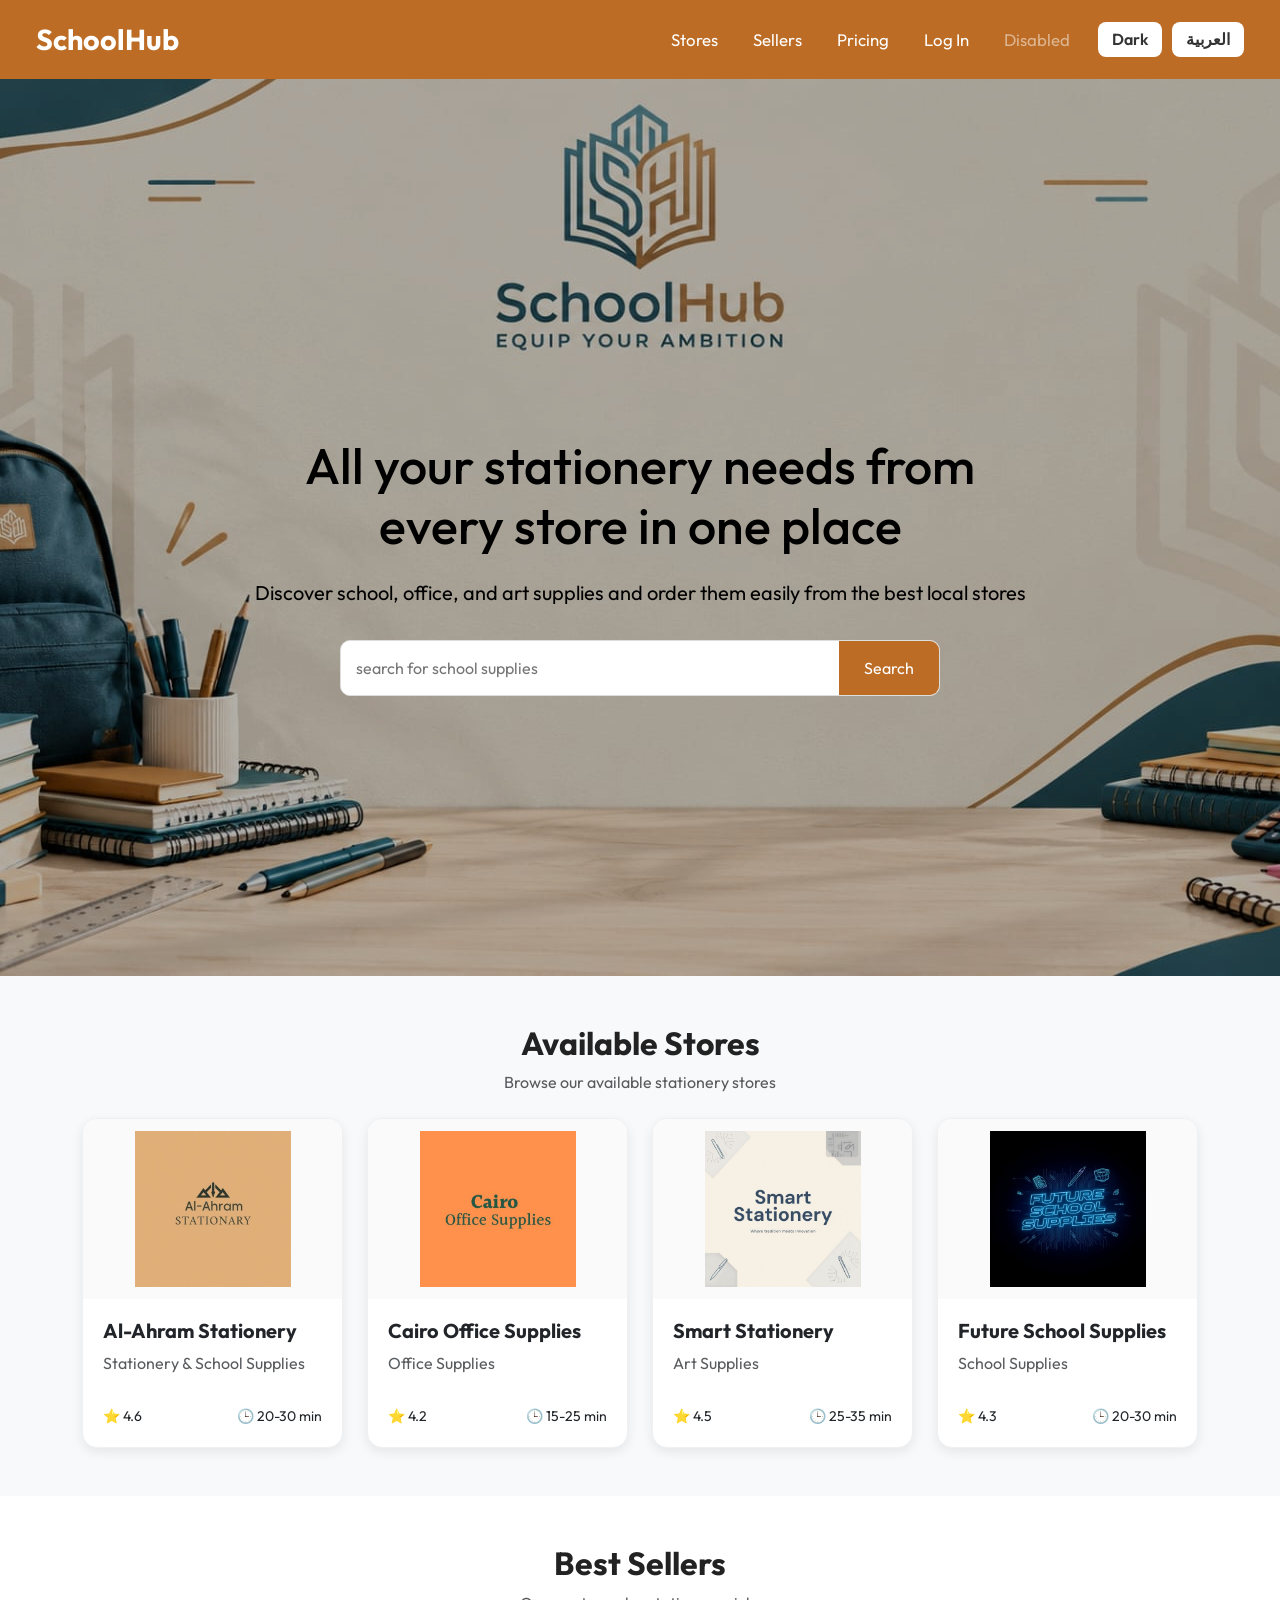
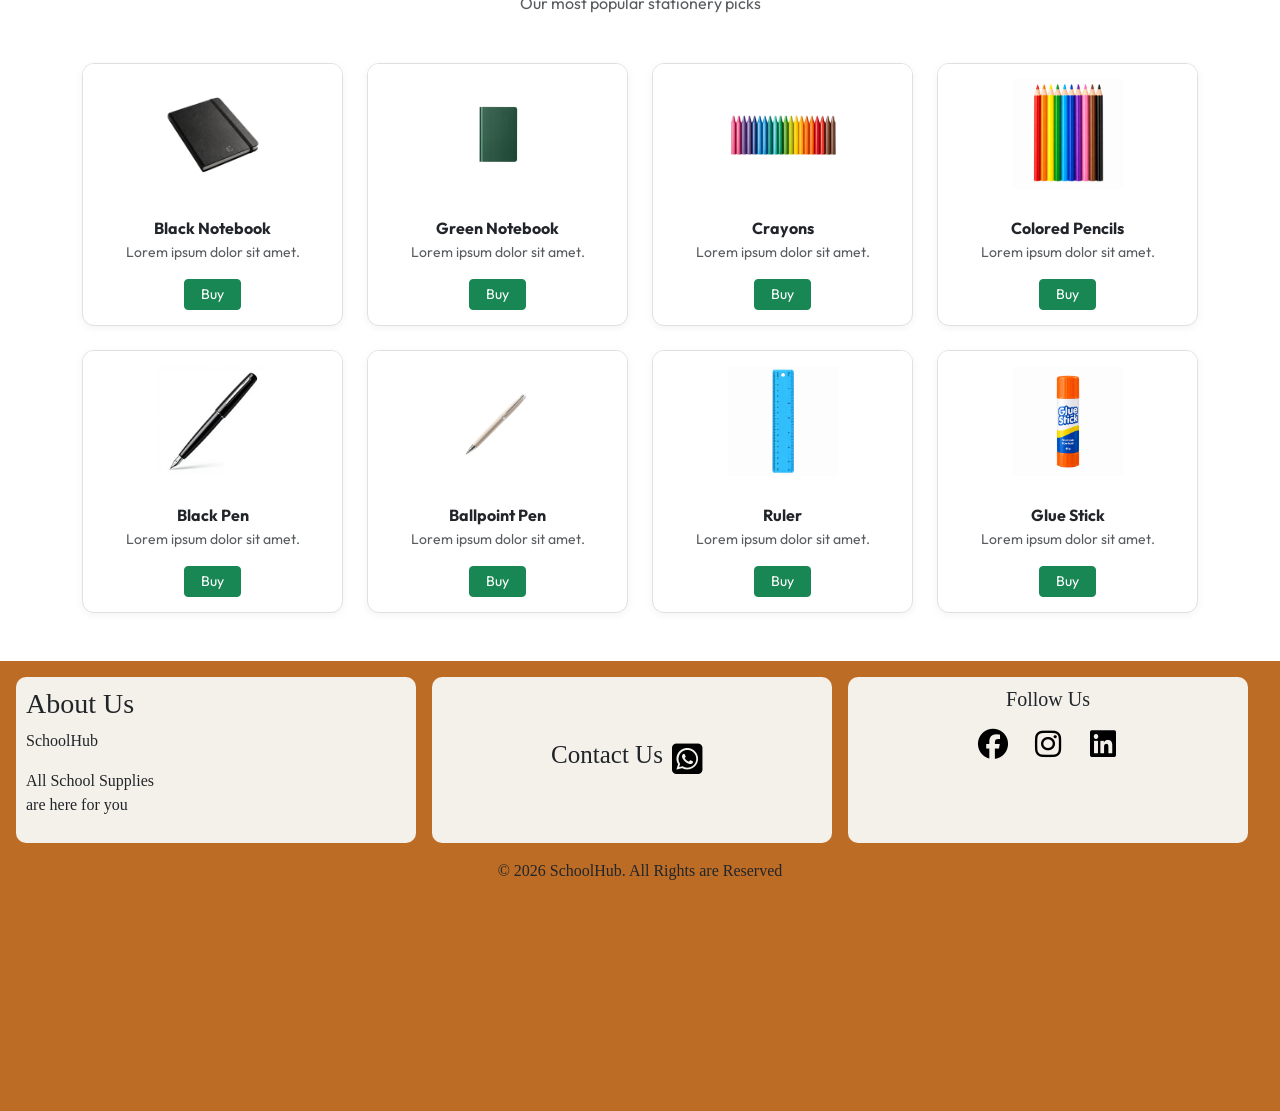
==== index.html @ 22b11f14 "fixed theme issue" ====
<!DOCTYPE html>
<html lang="en">
<head>
  <meta charset="UTF-8">
  <meta name="viewport" content="width=device-width, initial-scale=1.0">
  <link rel="stylesheet" href="https://cdnjs.cloudflare.com/ajax/libs/font-awesome/6.4.2/css/all.min.css" integrity="sha512-z3gLpd7yknf1YoNbCzqRKc4qyor8gaKU1qmn+CShxbuBusANI9QpRohGBreCFkKxLhei6S9CQXFEbbKuqLg0DA==" crossorigin="anonymous" referrerpolicy="no-referrer" />
  <link href="https://cdn.jsdelivr.net/npm/bootstrap@5.3.8/dist/css/bootstrap.min.css" rel="stylesheet" integrity="sha384-sRIl4kxILFvY47J16cr9ZwB07vP4J8+LH7qKQnuqkuIAvNWLzeN8tE5YBujZqJLB" crossorigin="anonymous">
  <link rel="stylesheet" href="style.css">
  <title>SchoolHub </title>
</head>
<body data-bs-spy="scroll" data-bs-target=".navbar" data-bs-offset="80" tabindex="0">

  <!-- =====================================================
      NAVBAR SECTION
      Sticky top navigation with logo and nav links
===================================================== -->

  <!--start Navigation Bar -->
    <nav class="navbar navbar-expand-lg fixed-top">
  <div class="container-fluid">
    <a class="navbar-brand" href="#hero-section">SchoolHub</a>
    <button class="navbar-toggler" type="button" data-bs-toggle="collapse" data-bs-target="#navbarNavAltMarkup" aria-controls="navbarNavAltMarkup" aria-expanded="false" aria-label="Toggle navigation">
    <span class="navbar-toggler-icon"></span>
    </button>
    <div class=" collapse navbar-collapse" id="navbarNavAltMarkup">
      <div class="navbar-nav ms-auto">
        <a class="nav-link active" aria-current="page" href="#stores-section" data-en="Stores" data-ar="المحلات">Stores</a>
        <a class="nav-link" href="#best-sellers" data-en="Sellers" data-ar="الأكثر مبيعًا">Sellers</a>
        <a class="nav-link" href="#pricing" data-en="Pricing" data-ar="الأسعار">Pricing</a>
        <a class="nav-link" target="_self" data-en="Log In" data-ar="تسجيل الدخول" href="form.html">Log In</a>
       <a class="nav-link disabled" aria-disabled="true" data-en="Disabled" data-ar="غير مفعل">Disabled</a>
        <button id="themeBtn" class="theme-btn">Dark</button>
       <button id="lang-toggle" class="theme-btn" data-en="العربية" data-ar="English">العربية</button>
      </div>
    

    </div>
  </div>
</nav>

<!-- End Navigation Bar -->

<!-- ===================== END NAVBAR SECTION ===================== -->


<!-- =====================================================
      HERO SECTION
      Top banner with heading, subtext, background image, and search box
===================================================== -->

 <!-- section part -->
<section class="hero-section" id="hero-section">
    <div class="hero-content">
        <h1 data-en="All your stationery needs from every store in one place" data-ar="كل احتياجاتك المكتبية من كل المحلات في مكان واحد">All your stationery needs from every store in one place</h1>
<p data-en="Discover school, office, and art supplies and order them easily from the best local stores" data-ar="اكتشف الأدوات المدرسية والمكتبية والفنية واطلبها بسهولة من أفضل المحلات">Discover school, office, and art supplies and order them easily from the best local stores</p>
        <!-- search part -->
        <div class="search-box">
          <!-- button part -->
            <button data-en="Search" data-ar="بحث">Search</button>
            <input type="text" placeholder="search for school supplies" data-en-placeholder="search for school supplies" data-ar-placeholder="ابحث عن منتج او محل">
        </div>
    </div>
</section>  

<!-- ===================== END HERO SECTION ===================== -->


<!-- =====================================================
      STORES SECTION
    
===================================================== -->
<!-- Stores Section -->
<section class="stores-section py-5" id="stores-section">
    <div class="container">

        <div class="text-center mb-4">
            <h2 data-en="Available Stores" data-ar="المحلات المتاحة">Available Stores</h2>
            <p class="text-muted" data-en="Browse our available stationery stores" data-ar="تصفح المحلات المتاحة لدينا">
                Browse our available stationery stores
            </p>
        </div>

        <div class="row g-4">

            <!-- Store 1 -->
            <div class="col-md-6 col-lg-3">
                <div class="card store-card h-100">
<a href="./html/Al-Ahram.html" >
                    <img src="images/stores/alahram.jpg" class="card-img-top store-img" alt="Al-Ahram Stationery">
</a>
                    <div class="card-body">
                        <h5 class="card-title" data-en="Al-Ahram Stationery" data-ar="مكتبة الأهرام">
                            Al-Ahram Stationery
                        </h5>

                        <p class="text-muted" data-en="Stationery & School Supplies" data-ar="أدوات مكتبية ومستلزمات مدرسية">
                            Stationery & School Supplies
                        </p>

                        <div class="store-info">
                            <span>⭐ 4.6</span>
                            <span data-en="20-30 min" data-ar="20-30 دقيقة">🕒 20-30 min</span>
                        </div>
                    </div>

                </div>
            </div>

            <!-- Store 2 -->
            <div class="col-md-6 col-lg-3">
                <div class="card store-card h-100">
<a href="./html/CairoOfficeSupplies.html">
                    <img src="images/stores/cairooffice.jpg" class="card-img-top store-img" alt="Cairo Office Supplies">
</a>
                    <div class="card-body">
                        <h5 class="card-title" data-en="Cairo Office Supplies" data-ar="مستلزمات القاهرة المكتبية">
                            Cairo Office Supplies
                        </h5>

                        <p class="text-muted" data-en="Office Supplies" data-ar="أدوات مكتبية">
                            Office Supplies
                        </p>

                        <div class="store-info">
                            <span>⭐ 4.2</span>
                            <span data-en="15-25 min" data-ar="15-25 دقيقة">🕒 15-25 min</span>
                        </div>
                    </div>

                </div>
            </div>

            <!-- Store 3 -->
            <div class="col-md-6 col-lg-3">
                <div class="card store-card h-100">
<a href="./html/SmartStationery.html">
                    <img src="images/stores/smart.jpg" class="card-img-top store-img" alt="Smart Stationery">
</a>
                    <div class="card-body">
                        <h5 class="card-title" data-en="Smart Stationery" data-ar="سمارت للقرطاسية">
                            Smart Stationery
                        </h5>

                        <p class="text-muted" data-en="Art Supplies" data-ar="أدوات فنية">
                            Art Supplies
                        </p>

                        <div class="store-info">
                            <span>⭐ 4.5</span>
                            <span data-en="25-35 min" data-ar="25-35 دقيقة">🕒 25-35 min</span>
                        </div>
                    </div>

                </div>
            </div>

            <!-- Store 4 -->
            <div class="col-md-6 col-lg-3">
                <div class="card store-card h-100">
<a href="./html/FutureSchoolSupplies.html">
                    <img src="images/stores/future.jpg" class="card-img-top store-img" alt="Future School Supplies">
</a>
                    <div class="card-body">
                        <h5 class="card-title" data-en="Future School Supplies" data-ar="مستلزمات المستقبل المدرسية">
                            Future School Supplies
                        </h5>

                        <p class="text-muted" data-en="School Supplies" data-ar="مستلزمات مدرسية">
                            School Supplies
                        </p>

                        <div class="store-info">
                            <span>⭐ 4.3</span>
                            <span data-en="20-30 min" data-ar="20-30 دقيقة">🕒 20-30 min</span>
                        </div>
                    </div>

                </div>
            </div>

        </div>
    </div>
</section>
  
<!-- ===================== END STORES SECTION ===================== -->


<!-- =====================================================
      PRODUCTS SECTION
      "Best Sellers" catalog grid (notebooks, colors, pens, etc.)
      with card layout, image, title, description, and buy button
===================================================== -->
<section class="best-sellers py-5" id="best-sellers">
  <div class="container">

    <div class="text-center mb-5">
      <h2 data-en="Best Sellers" data-ar="الأكثر مبيعًا">Best Sellers</h2>
      <p class="text-muted" data-en="Our most popular stationery picks" data-ar="أكثر منتجاتنا المكتبية شيوعًا">Our most popular stationery picks</p>
    </div>

    <div class="row g-4">

      <div class="col-6 col-md-4 col-lg-3">
        <div class="card product-card h-100">
          <div class="product-img-wrapper">
            <img src="images/products/black.jpg" alt="Black Notebook">
          </div>
          <div class="card-body text-center d-flex flex-column align-items-center justify-content-between">
            <h5 class="card-title" data-en="Black Notebook" data-ar="دفتر أسود">Black Notebook</h5>
            <p class="card-text text-muted small" data-en="Lorem ipsum dolor sit amet." data-ar="لوريم إيبسوم دولار سيت أميت.">Lorem ipsum dolor sit amet.</p>
            <button class="btn btn-success btn-sm px-3" data-en="Buy" data-ar="اشتري">Buy</button>
          </div>
        </div>
      </div>

      <div class="col-6 col-md-4 col-lg-3">
        <div class="card product-card h-100">
          <div class="product-img-wrapper">
            <img src="images/products/green.jpg" alt="Green Notebook">
          </div>
          <div class="card-body text-center d-flex flex-column align-items-center justify-content-between">
            <h5 class="card-title" data-en="Green Notebook" data-ar="دفتر أخضر">Green Notebook</h5>
            <p class="card-text text-muted small" data-en="Lorem ipsum dolor sit amet." data-ar="لوريم إيبسوم دولار سيت أميت.">Lorem ipsum dolor sit amet.</p>
            <button class="btn btn-success btn-sm px-3" data-en="Buy" data-ar="اشتري">Buy</button>
          </div>
        </div>
      </div>

      <div class="col-6 col-md-4 col-lg-3">
        <div class="card product-card h-100">
          <div class="product-img-wrapper">
            <img src="images/products/crayons.jpg" alt="Crayons">
          </div>
          <div class="card-body text-center d-flex flex-column align-items-center justify-content-between">
            <h5 class="card-title" data-en="Crayons" data-ar="ألوان شمع">Crayons</h5>
            <p class="card-text text-muted small" data-en="Lorem ipsum dolor sit amet." data-ar="لوريم إيبسوم دولار سيت أميت.">Lorem ipsum dolor sit amet.</p>
            <button class="btn btn-success btn-sm px-3" data-en="Buy" data-ar="اشتري">Buy</button>
          </div>
        </div>
      </div>

      <div class="col-6 col-md-4 col-lg-3">
        <div class="card product-card h-100">
          <div class="product-img-wrapper">
            <img src="images/products/colors.png" alt="Colored Pencils">
          </div>
          <div class="card-body text-center d-flex flex-column align-items-center justify-content-between">
            <h5 class="card-title" data-en="Colored Pencils" data-ar="أقلام رصاص ملونة">Colored Pencils</h5>
            <p class="card-text text-muted small" data-en="Lorem ipsum dolor sit amet." data-ar="لوريم إيبسوم دولار سيت أميت.">Lorem ipsum dolor sit amet.</p>
            <button class="btn btn-success btn-sm px-3" data-en="Buy" data-ar="اشتري">Buy</button>
          </div>
        </div>
      </div>

      <div class="col-6 col-md-4 col-lg-3">
        <div class="card product-card h-100">
          <div class="product-img-wrapper">
            <img src="images/products/blackpen.png" alt="Black Pen">
          </div>
          <div class="card-body text-center d-flex flex-column align-items-center justify-content-between">
            <h5 class="card-title" data-en="Black Pen" data-ar="قلم أسود">Black Pen</h5>
            <p class="card-text text-muted small" data-en="Lorem ipsum dolor sit amet." data-ar="لوريم إيبسوم دولار سيت أميت.">Lorem ipsum dolor sit amet.</p>
            <button class="btn btn-success btn-sm px-3" data-en="Buy" data-ar="اشتري">Buy</button>
          </div>
        </div>
      </div>

      <div class="col-6 col-md-4 col-lg-3">
        <div class="card product-card h-100">
          <div class="product-img-wrapper">
            <img src="images/products/light.jpg" alt="Ballpoint Pen">
          </div>
          <div class="card-body text-center d-flex flex-column align-items-center justify-content-between">
            <h5 class="card-title" data-en="Ballpoint Pen" data-ar="قلم حبر جاف">Ballpoint Pen</h5>
            <p class="card-text text-muted small" data-en="Lorem ipsum dolor sit amet." data-ar="لوريم إيبسوم دولار سيت أميت.">Lorem ipsum dolor sit amet.</p>
            <button class="btn btn-success btn-sm px-3" data-en="Buy" data-ar="اشتري">Buy</button>
          </div>
        </div>
      </div>

      <div class="col-6 col-md-4 col-lg-3">
        <div class="card product-card h-100">
          <div class="product-img-wrapper">
            <img src="images/products/ruler.png" alt="Ruler">
          </div>
          <div class="card-body text-center d-flex flex-column align-items-center justify-content-between">
            <h5 class="card-title" data-en="Ruler" data-ar="مسطرة">Ruler</h5>
            <p class="card-text text-muted small" data-en="Lorem ipsum dolor sit amet." data-ar="لوريم إيبسوم دولار سيت أميت.">Lorem ipsum dolor sit amet.</p>
            <button class="btn btn-success btn-sm px-3" data-en="Buy" data-ar="اشتري">Buy</button>
          </div>
        </div>
      </div>

      <div class="col-6 col-md-4 col-lg-3">
        <div class="card product-card h-100">
          <div class="product-img-wrapper">
            <img src="images/products/gluestick.png" alt="Glue Stick">
          </div>
          <div class="card-body text-center d-flex flex-column align-items-center justify-content-between">
            <h5 class="card-title" data-en="Glue Stick" data-ar="صمغ لاصق">Glue Stick</h5>
            <p class="card-text text-muted small" data-en="Lorem ipsum dolor sit amet." data-ar="لوريم إيبسوم دولار سيت أميت.">Lorem ipsum dolor sit amet.</p>
            <button class="btn btn-success btn-sm px-3" data-en="Buy" data-ar="اشتري">Buy</button>
          </div>
        </div>
      </div>

    </div>
  </div>
</section>
<!-- ===================== END PRODUCTS SECTION ===================== -->


<!-- =====================================================
      FOOTER SECTION
      Copyright notice at bottom of page
===================================================== -->
  
<!--End of FormSection-->
<!-- footer HTML -->
    <footer class = "footer">
        <div class = "All">
            
            <div class = "About">
                <h3 data-en="About Us" data-ar="من نحن">About Us</h3>
                <figure>
                    <figcaption>SchoolHub</figcaption>
                </figure>
                <p data-en="All School Supplies are here for you" data-ar="كل احتياجاتك المدرسية موجودة هنا">All School Supplies <br> are here for you </p>
            </div>
            
            <div class = "Contact" >
                <h3 data-en="Contact Us" data-ar="تواصل معنا">Contact Us</h3>
               
                <a href = "https://wa.me/+01270389990" ><i class="fa-brands fa-square-whatsapp"></i></a>                
            </div>

            <div class = "Follow">
                <h3 data-en="Follow Us" data-ar="تابعنا">Follow Us</h3>
                <div class="Follow-icons">
                <a href = "www.facebook.com"  target="_blank"><i class="fa-brands fa-facebook"></i> </a>
                
                <a href = "www.instagram.com" target="_blank"><i class="fa-brands fa-instagram"></i></a>
                
                <a href = "www.linkedin.com"  target="_blank"><i class="fa-brands fa-linkedin"></i> </a>

            </div>
        
        </div>
        <br>

        <div class = "Rights">
                <p data-en="© 2026 SchoolHub. All Rights are Reserved" data-ar="© 2026 سكول هاب. جميع الحقوق محفوظة"> &copy; 2026 SchoolHub. All Rights are Reserved </p>
            </div>
    
    </footer>
<!-- ===================== END FOOTER SECTION ===================== -->
 
<button id="returnTop">↑ Return to Top</button>
<script src="https://cdn.jsdelivr.net/npm/bootstrap@5.3.8/dist/js/bootstrap.bundle.min.js"></script>
<script src="JS/theme.js"></script>
<script src="JS/lang-toggle.js"></script>
<script src="JS/return-top.js"></script>
</body>
</html>
---- style.css ----
/* =========================================================
   NAVBAR SECTION
   Sticky top navigation bar with brand logo and nav links.
========================================================= */
/* start styles for the navigation bar */
@import url('https://fonts.googleapis.com/css2?family=Outfit:wght@100..900&display=swap');body {
    font-family: 'Outfit', sans-serif;
}
body {
    font-family: 'Outfit', sans-serif;
    padding-top: 76px; 

}
.navbar {
    background-color: #BC6C25;
    padding: 0.8rem 1.5rem;
    transition: background-color 0.3s ease;
    border-radius: 5px solid black;
}
.navbar-nav {
    align-items: center;
}
.navbar-brand {
    font-size: 1.8rem;
    font-weight: 700;
    color: #fff;
    text-decoration: none;
    transition: color 0.3s ease ,transform 0.3s ease;
}
.navbar-brand :hover {
    color:#08797dd0;
    transform: scale(1.05);
}
.navbar-nav .nav-link {
    color: #fff;
    font-size: 1.05rem;
    margin: 0 0.6rem;
    position: relative;
    display: inline-flex;
    align-items: center;
    transition: color 0.3s ease, transform 0.3s ease;
}
.navbar-nav .nav-link::after {
    content: '';
    position: absolute;
    left: 0;
    bottom: -4px;
    width: 0%;
    height: 2px;
    background-color:#08797dd0;
    transition: width 0.3s ease;
}
.navbar-nav .nav-link:hover {
    color: #08797dd0;
}
.navbar-nav .nav-link:hover::after {
    width: 100%;
}
.navbar-nav .nav-link.disabled {
    opacity: 0.5;
}
/* end styles for the navigation bar */
/* start styles for the navigation bar لما اوصل للسكشن يغير لون*/
.navbar-nav .nav-link:hover,
.navbar-nav .nav-link.active {
    color: #08797dd0;
}
.navbar-nav .nav-link:hover::after,
.navbar-nav .nav-link.active::after {
    width: 100%;
}
/* end styles for the navigation bar لما اوصل للسكشن يغير لون*/
@media (max-width: 991.98px) {
    .navbar-collapse {
        background-color: #C08C5D;
        padding: 1rem 0;
        margin-top: 0.5rem;
        border-radius: 8px;
    }
    .navbar-nav .nav-link {
        padding: 0.5rem 1rem;
        display:inline-block ;
        width: 40%;
    }
}

/* ===================== END NAVBAR SECTION ===================== */


/* =========================================================
   HERO SECTION
   Top banner with heading, subtext, background image, and search box.
========================================================= */

.hero-section {
    position: relative;
    background-image: url('images/hero/newbg.jpeg');
    background-size: cover;
    background-position: center 76px;
    background-repeat: no-repeat;
    background-attachment: fixed; 
    height: 100vh;
    min-height: 500px;
    display: flex;
    flex-direction: column;
    align-items: center;
    justify-content: center;
    text-align: center;
}

.hero-section::before {
  content: "";
  position: absolute;
  top: 0;
  left: 0;
  bottom: 0;
  width: 100%;
  height: 100%;
  background: rgba(0, 0, 0, 0.3);
  z-index: 1;

}
.hero-section .hero-content {
  position: relative;
  z-index: 2;
}
/* محتوى الـ Hero */
.hero-content {
    max-width: 800px;
    width: 100%;
    margin-top: 100px;
}

/* heading part */
.hero-content h1 {
    font-size: 50px;
    color: #000;
    margin-bottom: 20px;
    line-height: 1.2;
}
/* pargraph part */
.hero-content p {
    font-size: 20px;
    color: #000;
    margin-bottom: 30px;
    line-height: 1.7;
}
/* search part*/
.search-box {
    display: flex;
    direction: ltr;
    max-width: 600px;
    width: 100%;
    margin: 0 auto 20px;
    background: white;
    border-radius: 10px;
    overflow: hidden;
    border: 1px solid #ddd;
}
.search-box input {
    flex: 1;
    border: none;
    outline: none;
    padding: 15px;
    font-size: 16px;
    text-align: left;
}
.search-box button {    
    border: none;
    padding: 0 25px;
    cursor: pointer;
    font-size: 16px;
    background-color:  #BC6C25;
    color: white;
   
}
.search-box button {
    order: 2;
}
.search-box input {
    order: 1;
}
.order-btn {
    padding: 150px 25px;
    border: none;
    border-radius: 5px;
    cursor: pointer;
    font-size: 20px;
    background-color: #490c0c;
    color: green;
}
/* التصميم المتجاوب (Responsive) */
@media (max-width: 768px) {
    .hero-content h1 {
        font-size: 32px;
    }
    .hero-content p {
        font-size: 16px;
    }
    .search-box {
        flex-direction: column;
    }
    .search-box button {
        padding: 15px;
    }
}

/* ===================== END HERO SECTION ===================== */


/* =========================================================
   STORES SECTION
   Grid of store cards (logo, name, rating, delivery time).
========================================================= */
/* Stores Section */
.stores-section {
    background-color: #f8f9fa;
}

.stores-section h2 {
    font-weight: bold;
    color: #222;
}

.store-card {
    border: 1px solid #eef0f2;
    border-radius: 15px;
    overflow: hidden;
    cursor: pointer;
    transition: 0.3s;
    box-shadow: 0 4px 12px rgba(0, 0, 0, 0.08);
}

.store-card:hover {
    transform: translateY(-5px);
    box-shadow: 0 8px 20px rgba(0, 0, 0, 0.15);
}

.store-img {
    width: 100%;
    height: 180px;
    object-fit: contain;
    background-color: #fafafa;
    padding: 12px;
}

.store-card .card-body {
    padding: 20px;
    display: flex;
    flex-direction: column;
    justify-content: space-between;
}

.store-card .card-title {
    font-weight: bold;
    margin-bottom: 8px;
    white-space: nowrap;
    overflow: hidden;
    text-overflow: ellipsis;
}

.store-info {
    display: flex;
    justify-content: space-between;
    align-items: center;
    font-size: 14px;
    margin-top: 15px;
    white-space: nowrap;
}

/* ===================== END STORES SECTION ===================== */


/* =========================================================
   PRODUCTS SECTION
   "Best Sellers" catalog grid — notebooks, colors, pencils —
   with card layout, image, title, description, and buy button.
========================================================= */

.best-sellers {
    background-color: #ffffff;
}

.best-sellers h2 {
    font-weight: bold;
    color: #222;
}

.product-card {
    border: 1px solid #e0e0e0;
    border-radius: 12px;
    overflow: hidden;
    box-shadow: 0 2px 8px rgba(0,0,0,0.05);
    transition: transform 0.2s ease, box-shadow 0.2s ease;
}
.product-card:hover {
    transform: translateY(-3px);
    box-shadow: 0 6px 16px rgba(0,0,0,0.1);
}
.product-img-wrapper {
    height: 140px;
    width: 100%;
    display: flex;
    align-items: center;
    justify-content: center;
    padding: 15px;
    background-color: #ffffff;
}
.product-img-wrapper img {
    max-height: 100%;
    max-width: 100%;
    object-fit: contain;
}
.product-card .card-body {
    padding: 15px;
}
.product-card .card-title {
    font-weight: bold;
    font-size: 1rem;
    margin-bottom: 4px;
}

/* ===================== END PRODUCTS SECTION ===================== */
/*====================Form Section====================*/

/* =========================================================
   FOOTER SECTION
   Copyright notice at bottom of page.
========================================================= */

/*footer css*/

.footer {
    min-height: 50vh;
    min-width: 100%;
    /* width: max-content; */
    background-color: #BC6C25;
    display: flex;
    align-items:center; 
    flex-direction: column;
    justify-content: space-between;
    padding: 16px;
    box-sizing: border-box;
    font-family: Poppins;
    
    
}
.All {
    display: flex;
    flex-wrap: wrap;
    justify-content: space-around;
    gap:16px;
    width: 100%;
    height: 100%;
}

.About {
    background-color: rgb(244 241 234);
    border-radius: 10px;
    padding: 10px;
    width: 100%;
    flex:1 1 250px;
    box-sizing: border-box;
}

.Contact {
    background-color: rgb(244 241 234);
    border-radius: 10px;
    padding: 10px;
    width: 100%;
       display: flex;
    flex-direction: row;
    align-items: center;
    justify-content: center;
    text-decoration: none !important;
     flex:1 1 250px;
    box-sizing: border-box;

}
.Contact h3{
    text-align: center;
    font-size: 25px;
    margin-bottom: 10px;
}
.Contact a{
  text-decoration: none !important; 
    color: #000;
    display: flex;
    flex-direction: column;
    align-items: center;
    justify-content: center;
    width: 50px;
    height: 50px;
    border-radius: 50%;
    transition: background-color 0.3s ease, color 0.3s ease;
     
}
.Contact a i{
    font-size: 35px;
transition:  color 0.3s ease;    
}
.Contact a:hover {
    background-color: #25D366;
    color: #fff;
}

.Follow{
    width: 100%;
    text-decoration: none !important;
    background-color: #f4f1ea;
    border-radius: 10px;
    padding: 10px;
    display: flex;
   
    flex-direction: column;
    align-items: center;
    flex-direction: column;
     flex:1 1 250px;
    box-sizing: border-box;
}
.Follow h3{
    text-align: center;
    font-size: 20px;
    margin-bottom: 10px;
}
.Follow>a{
    text-decoration: none !important;
    text-decoration: none; 
    color: #000;
    display: flex;
    flex-direction: column;
    display: inline-flex;
    align-items: center;
    justify-content: center;
    width: 50px;
    height: 50px;
    border-radius: 50%;
    transition: background-color 0.3s ease, color 0.3s ease ,transform 0.3s ease;

}

.Follow a i{
    text-decoration: none; 
    color: #000;
    font-size: 30px;
    align-items: center;
    justify-content: center;
    border-radius: 10px;
    display: flex;
    flex-direction: column;
    
    transition: background-color 0.3s ease, color 0.3s ease
}
.Follow-icons {
    display: flex;
    flex-direction: row;
    align-items: center;
    justify-content: center;
    gap: 10px;
}
.Follow a:hover {
    transform: scale(1.15);
}
.Follow a{
    text-decoration: none !important;

 color: #000;
    display: inline-flex;
    align-items: center;
    justify-content: center;
    width: 45px;
    height: 45px;
    border-radius: 50%;
    transition: background-color 0.3s ease, color 0.3s ease, transform 0.3s ease;

}

.Follow a:nth-child(1):hover { background-color: #1877F2; } /* فيسبوك */
.Follow a:nth-child(1):hover i { color: #fff; }

.Follow a:nth-child(2):hover { background-color: #E1306C; } /* انستجرام */
.Follow a:nth-child(2):hover i { color: #fff; }

.Follow a:nth-child(3):hover { background-color: #0077B5; } /* لينكدإن */
.Follow a:nth-child(3):hover i { color: #fff; }

.Rights {
    
    text-align: center;
    width: 100%;
    box-sizing: border-box;

}
/* ===================== END FOOTER SECTION ===================== */

/* =========================================================
   RETURN TO TOP BUTTON
========================================================= */

#returnTop {
    position: fixed;
    bottom: 20px;
    right: 20px;

    background-color: #08797dd0;
    color: white;

    border: none;
    border-radius: 50px;

    padding: 12px 18px;
    font-size: 14px;

    cursor: pointer;
    display: none;

    transition: 0.3s;
}

#returnTop:hover {
    background-color: #045356d0;
}

/* ===================== END RETURN TO TOP BUTTON ===================== */

/* =========================================================
   RTL / ARABIC MODE OVERRIDES
========================================================= */

/* ---- GLOBAL ---- */
body.rtl-mode {
    text-align: right;
}

/* ---- NAVBAR SECTION ---- */
body.rtl-mode .navbar-brand {
    margin-left: 40px;
}
body.rtl-mode .navbar-nav.ms-auto {
    margin-left: 0 !important;
    margin-right: auto !important;
}
body.rtl-mode #lang-toggle {
    margin-right: 1rem !important;
    margin-left: 0 !important;
}

/* ---- HERO SECTION ---- */
body.rtl-mode .hero-section {
    direction: rtl;
}
body:not(.rtl-mode) .hero-section {
    direction: ltr;
}
body.rtl-mode .search-box button {
    order: 1;
}
body.rtl-mode .search-box input {
    order: 2;
}
body.rtl-mode .search-box input {
    text-align: right;
}

/* ---- STORES SECTION ---- */
body.rtl-mode .store-info {
    flex-direction: row-reverse;
}
body.rtl-mode .store-card .card-body {
    text-align: right;
}

/* ---- PRODUCTS SECTION ---- */
body.rtl-mode .product-card .card-body {
    text-align: center; /* card content stays centered either way */
}

/* ---- FORM SECTION ---- */
body.rtl-mode .container-form {
    direction: rtl;
    text-align: right;
}
body.rtl-mode .form-group input {
    text-align: right;
}

/* ---- FOOTER SECTION ---- */
body.rtl-mode .All {
    flex-direction: row-reverse;
}
body.rtl-mode .Follow {
    text-align: right;
}

/* ===================== END RTL OVERRIDES ===================== */

/* ================= DARK / LIGHT MODE ================= */

.theme-btn {
    border: none;
    border-radius: 8px;
    padding: 8px 14px;
    margin-left: 10px;
    cursor: pointer;
    background-color: white;
    color: #333;
    font-weight: 600;
    transition: 0.3s;
    line-height: 1.2;
}

.theme-btn:hover {
    transform: scale(1.05);
}

/* Dark Mode */

body.dark-mode {
    background-color: #222;
    color: white;
}

/* Navbar */

body.dark-mode .navbar {
    background-color: #222;
}

/* Hero */

body.dark-mode .hero-section {
    background-color: #222;
}

body.dark-mode .hero-content h1,
body.dark-mode .hero-content p {
    color: white;
}

/* Stores */

body.dark-mode .stores-section {
    background-color: #222;
}

body.dark-mode .stores-section h2 {
    color: white;
}

body.dark-mode .store-card {
    background-color: #333;
    color: white;
}

body.dark-mode .store-card .card-title {
    color: white;
}

/* Products */

body.dark-mode .best-sellers {
    background-color: #222;
}

body.dark-mode .best-sellers h2 {
    color: white;
}

body.dark-mode .product-card {
    background-color: #333;
    color: white;
}

body.dark-mode .product-card .card-title {
    color: white;
}

/* Form */

body.dark-mode .container-form {
    background-color: #333;
}

/* Footer */

body.dark-mode .footer {
    background-color: #222;
}

body.dark-mode .About,
body.dark-mode .Contact,
body.dark-mode .Follow {
    background-color: #333;
    color: white;
}
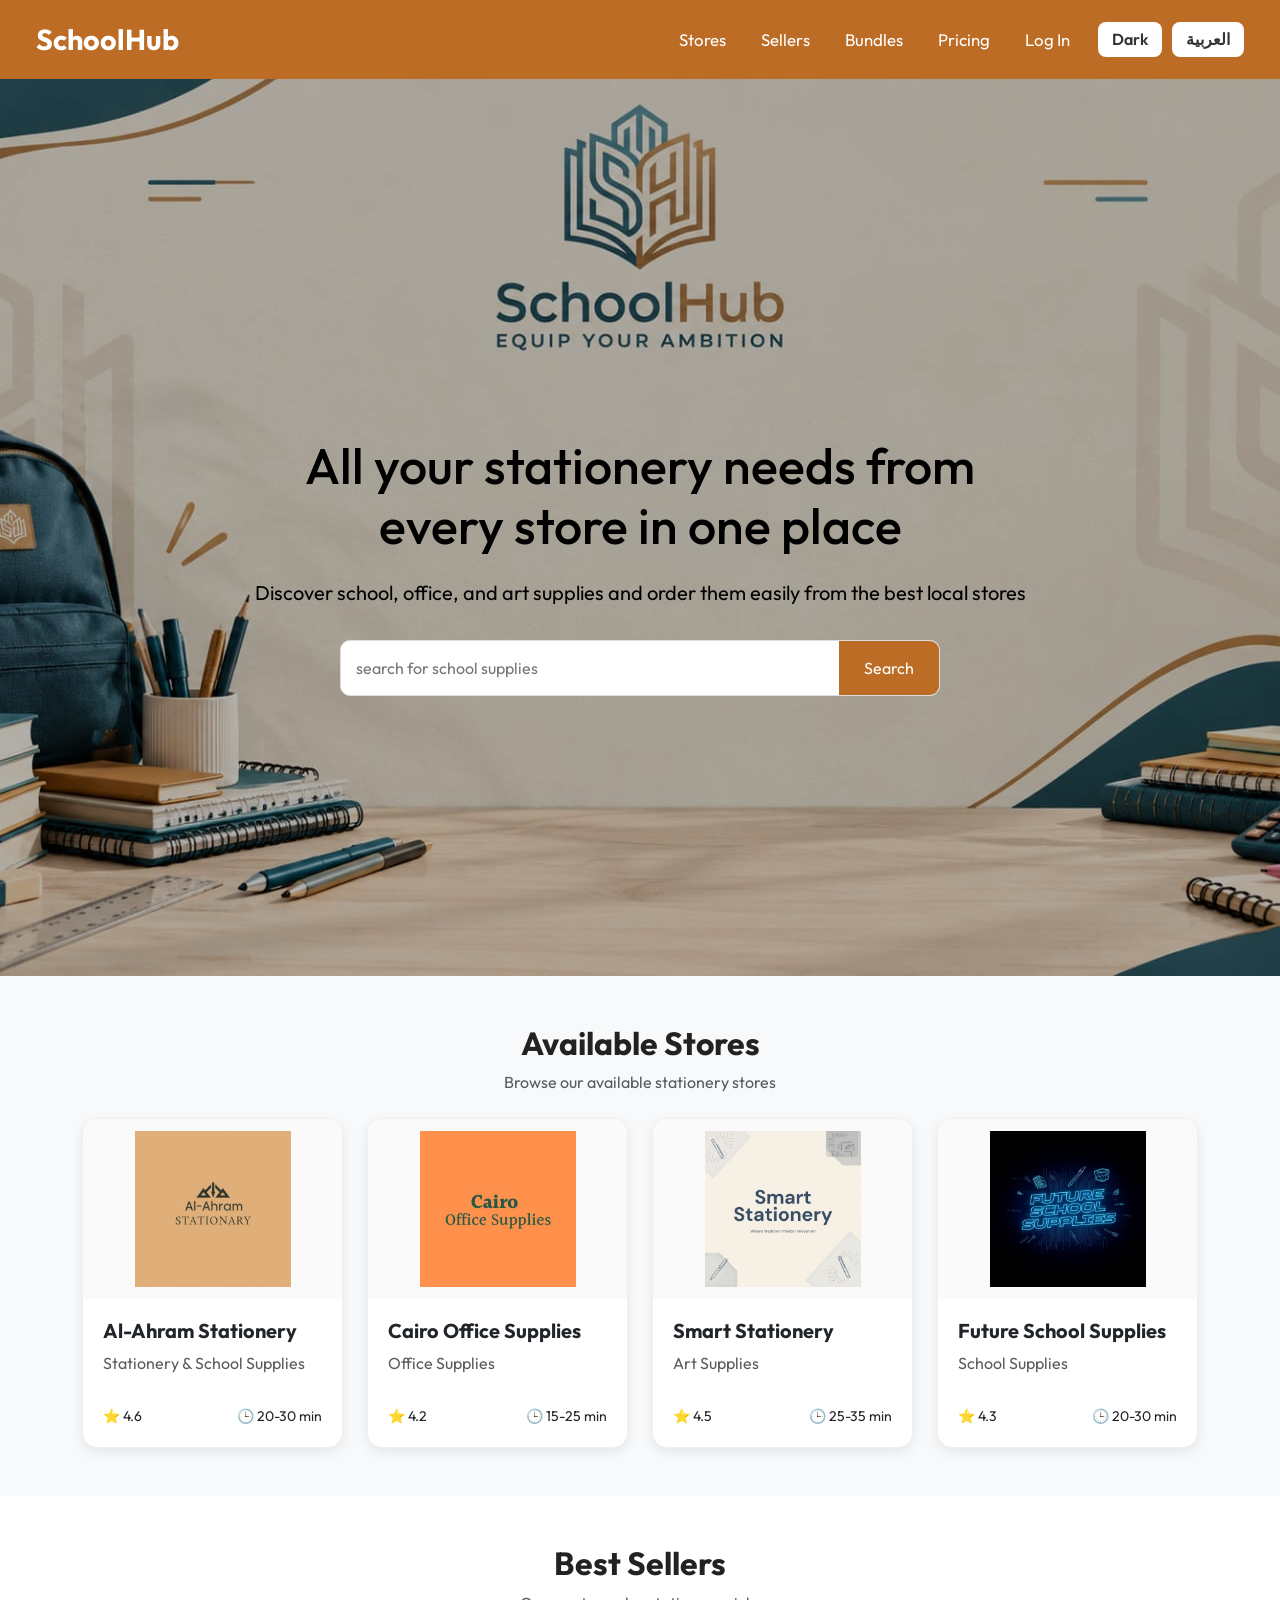
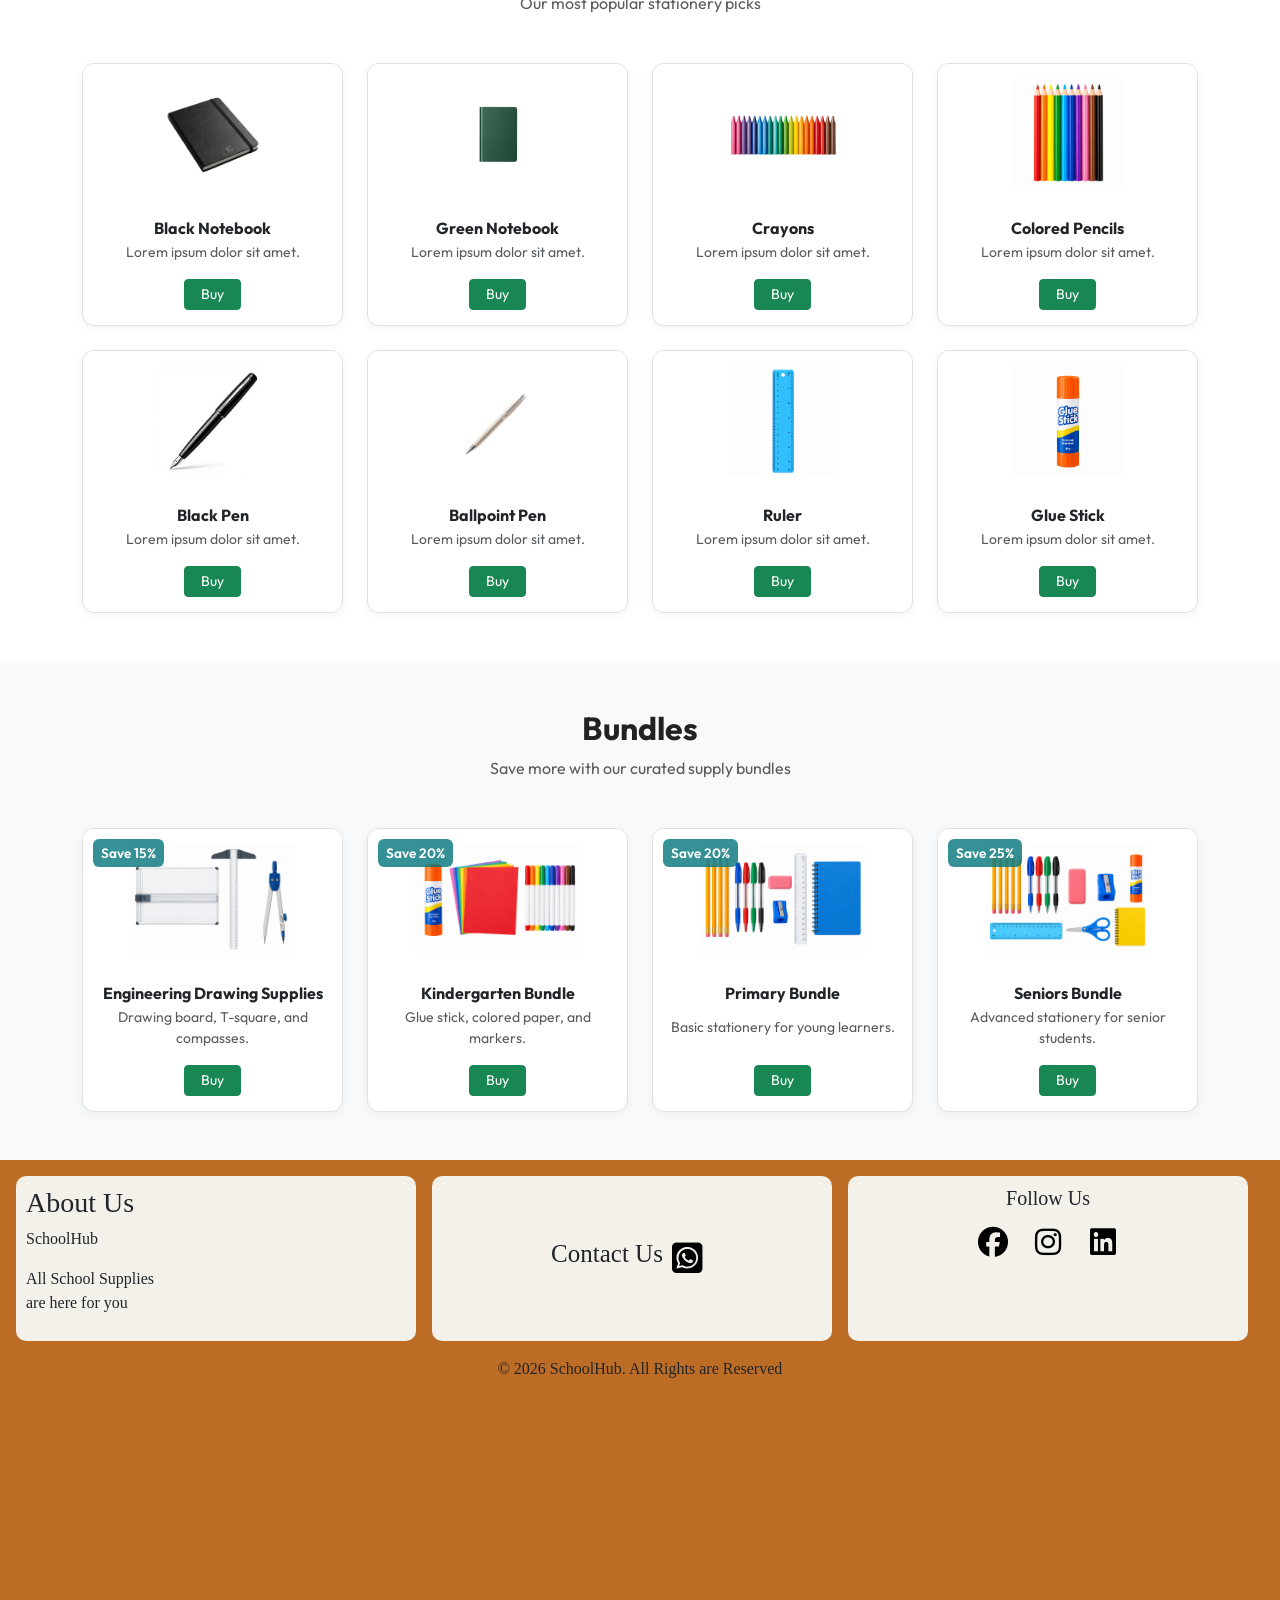
==== commit 54bc9f4c: "implement search functionality and  bundles section" ====
--- a/index.html
+++ b/index.html
@@ -26,9 +26,9 @@
       <div class="navbar-nav ms-auto">
         <a class="nav-link active" aria-current="page" href="#stores-section" data-en="Stores" data-ar="المحلات">Stores</a>
         <a class="nav-link" href="#best-sellers" data-en="Sellers" data-ar="الأكثر مبيعًا">Sellers</a>
+        <a class="nav-link" href="#bundles-section" data-en="Bundles" data-ar="حزم">Bundles</a>
         <a class="nav-link" href="#pricing" data-en="Pricing" data-ar="الأسعار">Pricing</a>
         <a class="nav-link" target="_self" data-en="Log In" data-ar="تسجيل الدخول" href="form.html">Log In</a>
-       <a class="nav-link disabled" aria-disabled="true" data-en="Disabled" data-ar="غير مفعل">Disabled</a>
         <button id="themeBtn" class="theme-btn">Dark</button>
        <button id="lang-toggle" class="theme-btn" data-en="العربية" data-ar="English">العربية</button>
       </div>
@@ -56,8 +56,8 @@
         <!-- search part -->
         <div class="search-box">
           <!-- button part -->
-            <button data-en="Search" data-ar="بحث">Search</button>
-            <input type="text" placeholder="search for school supplies" data-en-placeholder="search for school supplies" data-ar-placeholder="ابحث عن منتج او محل">
+             <button id="searchBtn" data-en="Search" data-ar="بحث">Search</button>
+             <input type="text" id="searchInput" placeholder="search for school supplies" data-en-placeholder="search for school supplies" data-ar-placeholder="ابحث عن منتج او محل">
         </div>
     </div>
 </section>  
@@ -308,6 +308,88 @@
   </div>
 </section>
 <!-- ===================== END PRODUCTS SECTION ===================== -->
+
+<!-- =====================================================
+      BUNDLES SECTION
+      Curated multi-item bundle deals, same card style
+      as Best Sellers, with a savings badge
+===================================================== -->
+<section class="bundles py-5" id="bundles-section">
+  <div class="container">
+
+    <div class="text-center mb-5">
+      <h2 data-en="Bundles" data-ar="حزم">Bundles</h2>
+      <p class="text-muted" data-en="Save more with our curated supply bundles" data-ar="وفّر أكثر مع حزمنا المتكاملة">Save more with our curated supply bundles</p>
+    </div>
+
+    <div class="row g-4">
+
+      <!-- Supplies for Engineering Drawing -->
+      <div class="col-6 col-md-4 col-lg-3">
+        <div class="card product-card h-100">
+          <span class="bundle-badge" data-en="Save 15%" data-ar="وفّر 15%">Save 15%</span>
+          <div class="product-img-wrapper">
+            <img src="images/bundles/eng.png" alt="Engineering Drawing Supplies">
+          </div>
+          <div class="card-body text-center d-flex flex-column align-items-center justify-content-between">
+            <h5 class="card-title" data-en="Engineering Drawing Supplies" data-ar="حزم أدوات الرسم الهندسي">Engineering Drawing Supplies</h5>
+            <p class="card-text text-muted small" data-en="Drawing board, T-square, and compasses." data-ar="لوحة رسم ومثلث ومسطرة دوائر.">Drawing board, T-square, and compasses.</p>
+            <button class="btn btn-success btn-sm px-3" data-en="Buy" data-ar="اشتري">Buy</button>
+          </div>
+        </div>
+      </div>
+
+      <!-- Kindergarten Bundle -->
+      <div class="col-6 col-md-4 col-lg-3">
+        <div class="card product-card h-100">
+          <span class="bundle-badge" data-en="Save 20%" data-ar="وفّر 20%">Save 20%</span>
+          <div class="product-img-wrapper">
+            <img src="images/bundles/kg.png" alt="Kindergarten Bundle">
+          </div>
+          <div class="card-body text-center d-flex flex-column align-items-center justify-content-between">
+            <h5 class="card-title" data-en="Kindergarten Bundle" data-ar="حزم الروضة">Kindergarten Bundle</h5>
+            <p class="card-text text-muted small" data-en="Glue stick, colored paper, and markers." data-ar="صمغ وورق ملون وأقلام تلوين.">Glue stick, colored paper, and markers.</p>
+            <button class="btn btn-success btn-sm px-3" data-en="Buy" data-ar="اشتري">Buy</button>
+          </div>
+        </div>
+      </div>
+
+
+      <!-- Primary Bundle -->
+      <div class="col-6 col-md-4 col-lg-3">
+        <div class="card product-card h-100">
+          <span class="bundle-badge" data-en="Save 20%" data-ar="وفّر 20%">Save 20%</span>
+          <div class="product-img-wrapper">
+            <img src="images/bundles/primary.png" alt="Primary Bundle">
+          </div>
+          <div class="card-body text-center d-flex flex-column align-items-center justify-content-between">
+            <h5 class="card-title" data-en="Primary Bundle" data-ar="حزم المرحلة الابتدائية">Primary Bundle</h5>
+            <p class="card-text text-muted small" data-en="Basic stationery for young learners." data-ar="أدوات مكتبية أساسية للطلاب الصغار.">Basic stationery for young learners.</p>
+            <button class="btn btn-success btn-sm px-3" data-en="Buy" data-ar="اشتري">Buy</button>
+          </div>
+        </div>
+      </div>
+
+      <!-- Seniors Bundle -->
+      <div class="col-6 col-md-4 col-lg-3">
+        <div class="card product-card h-100">
+          <span class="bundle-badge" data-en="Save 25%" data-ar="وفّر 25%">Save 25%</span>
+          <div class="product-img-wrapper">
+            <img src="images/bundles/seniors.png" alt="Seniors Bundle">
+          </div>
+          <div class="card-body text-center d-flex flex-column align-items-center justify-content-between">
+            <h5 class="card-title" data-en="Seniors Bundle" data-ar="حزم المرحلة الثانوية">Seniors Bundle</h5>
+            <p class="card-text text-muted small" data-en="Advanced stationery for senior students." data-ar="أدوات مكتبية متقدمة للطلاب الكبار.">Advanced stationery for senior students.</p>
+            <button class="btn btn-success btn-sm px-3" data-en="Buy" data-ar="اشتري">Buy</button>
+          </div>
+        </div>
+      </div>
+
+    </div>
+  </div>
+</section>
+<!-- ===================== END BUNDLES SECTION ===================== -->
+
 
 
 <!-- =====================================================
@@ -360,5 +442,6 @@
 <script src="JS/theme.js"></script>
 <script src="JS/lang-toggle.js"></script>
 <script src="JS/return-top.js"></script>
+<script src="JS/search.js"></script>
 </body>
 </html>
--- a/style.css
+++ b/style.css
@@ -321,7 +321,76 @@
 }
 
 /* ===================== END PRODUCTS SECTION ===================== */
-/*====================Form Section====================*/
+
+/* =========================================================
+   BUNDLES SECTION
+   Curated multi-item bundle deals, same card style
+   as Best Sellers, with a savings badge
+========================================================= */
+
+.bundles {
+    background-color: #f8f9fa; /* match Stores section gray */
+    padding: 3rem 0; /* reduced spacing to align with other sections */
+}
+
+.bundles h2 {
+    font-weight: bold;
+    color: #222;
+}
+
+.bundle-badge {
+    position: absolute;
+    top: 10px;
+    left: 10px;
+    background-color: #08797dd0;
+    color: #fff;
+    font-size: 0.85rem;
+    font-weight: 600;
+    padding: 4px 8px;
+    border-radius: 6px;
+}
+
+.product-card {
+    border: 1px solid #e0e0e0;
+    border-radius: 12px;
+    overflow: hidden;
+    box-shadow: 0 2px 8px rgba(0,0,0,0.05);
+    transition: transform 0.2s ease, box-shadow 0.2s ease;
+}
+
+.product-card:hover {
+    transform: translateY(-3px);
+    box-shadow: 0 6px 16px rgba(0,0,0,0.1); /* unified hover with stores/products */
+}
+
+.product-img-wrapper {
+    height: 140px;
+    width: 100%;
+    display: flex;
+    align-items: center;
+    justify-content: center;
+    padding: 15px;
+    background-color: #ffffff;
+}
+
+.product-img-wrapper img {
+    max-height: 100%;
+    max-width: 100%;
+    object-fit: contain;
+}
+
+.product-card .card-body {
+    padding: 15px;
+}
+
+.product-card .card-title {
+    font-weight: bold;
+    font-size: 1rem;
+    margin-bottom: 4px;
+}
+
+/* ===================== END BUNDLES SECTION ===================== */
+
 
 /* =========================================================
    FOOTER SECTION
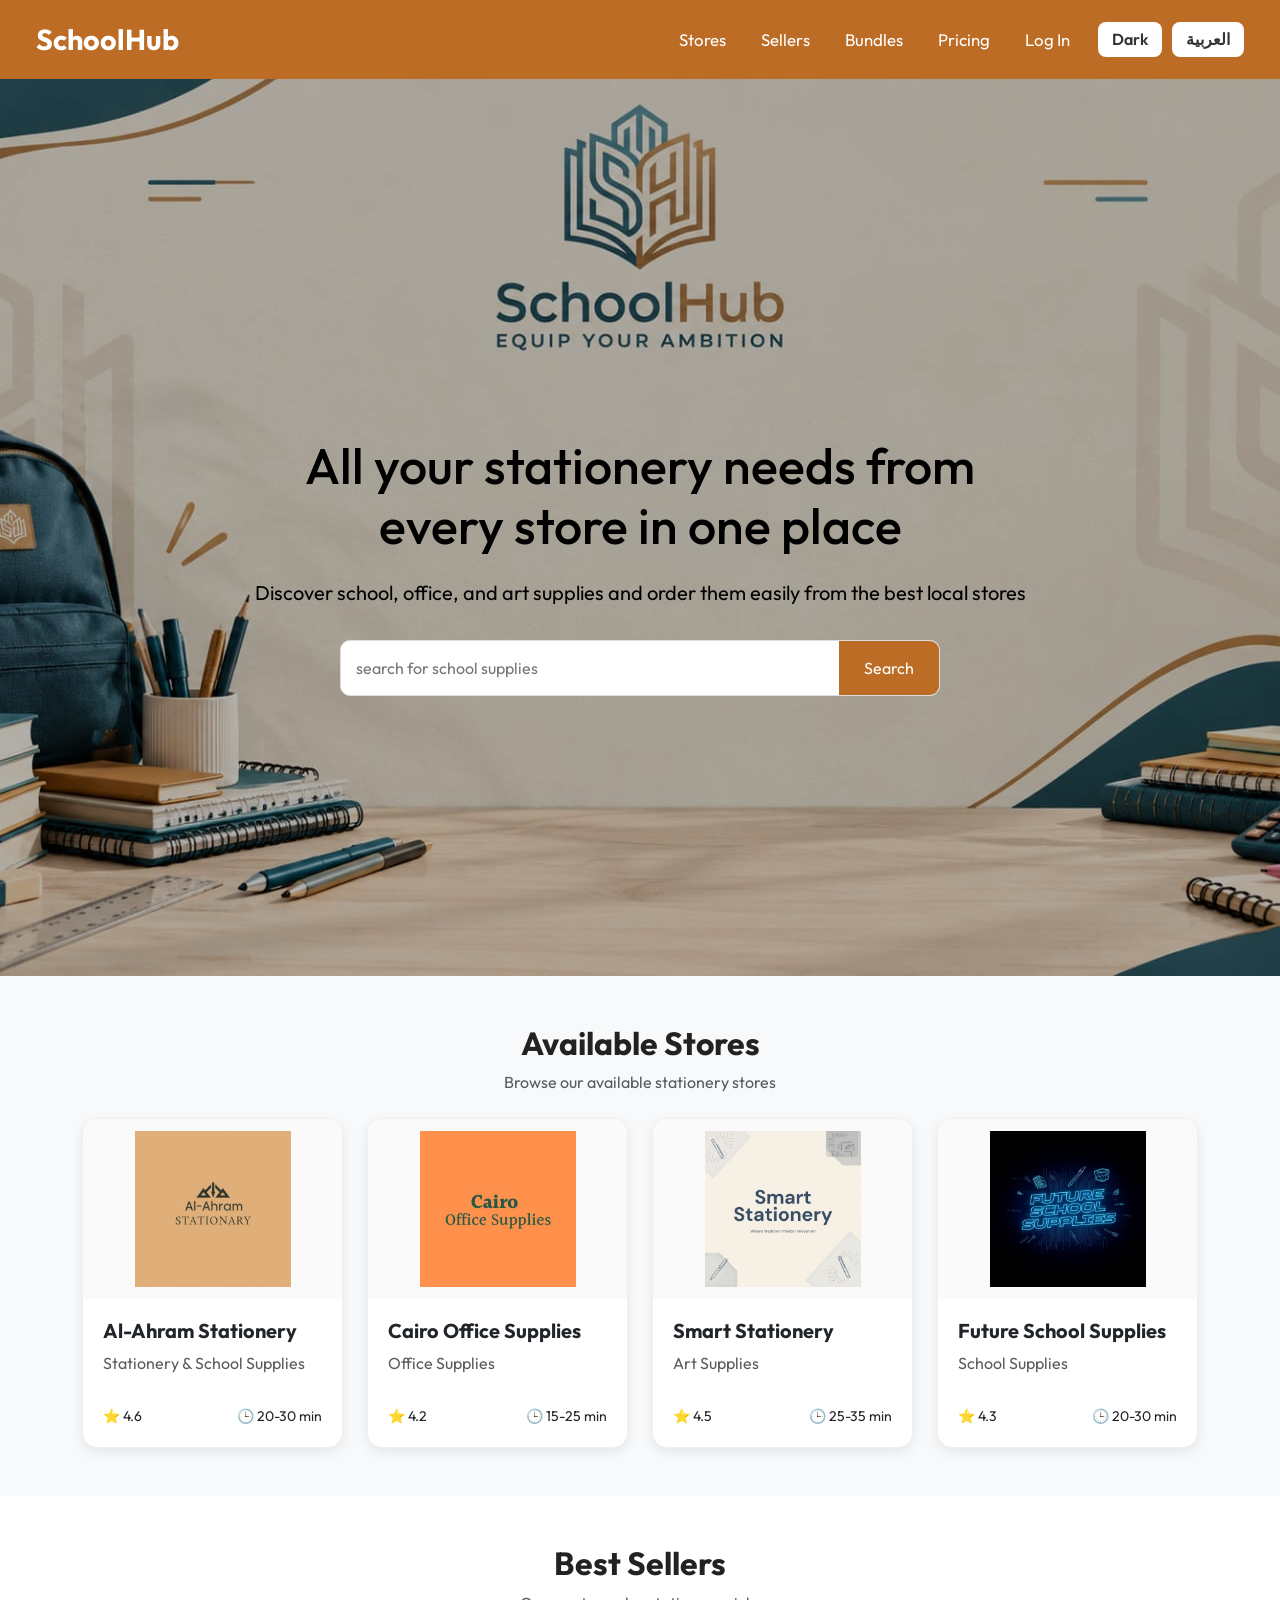
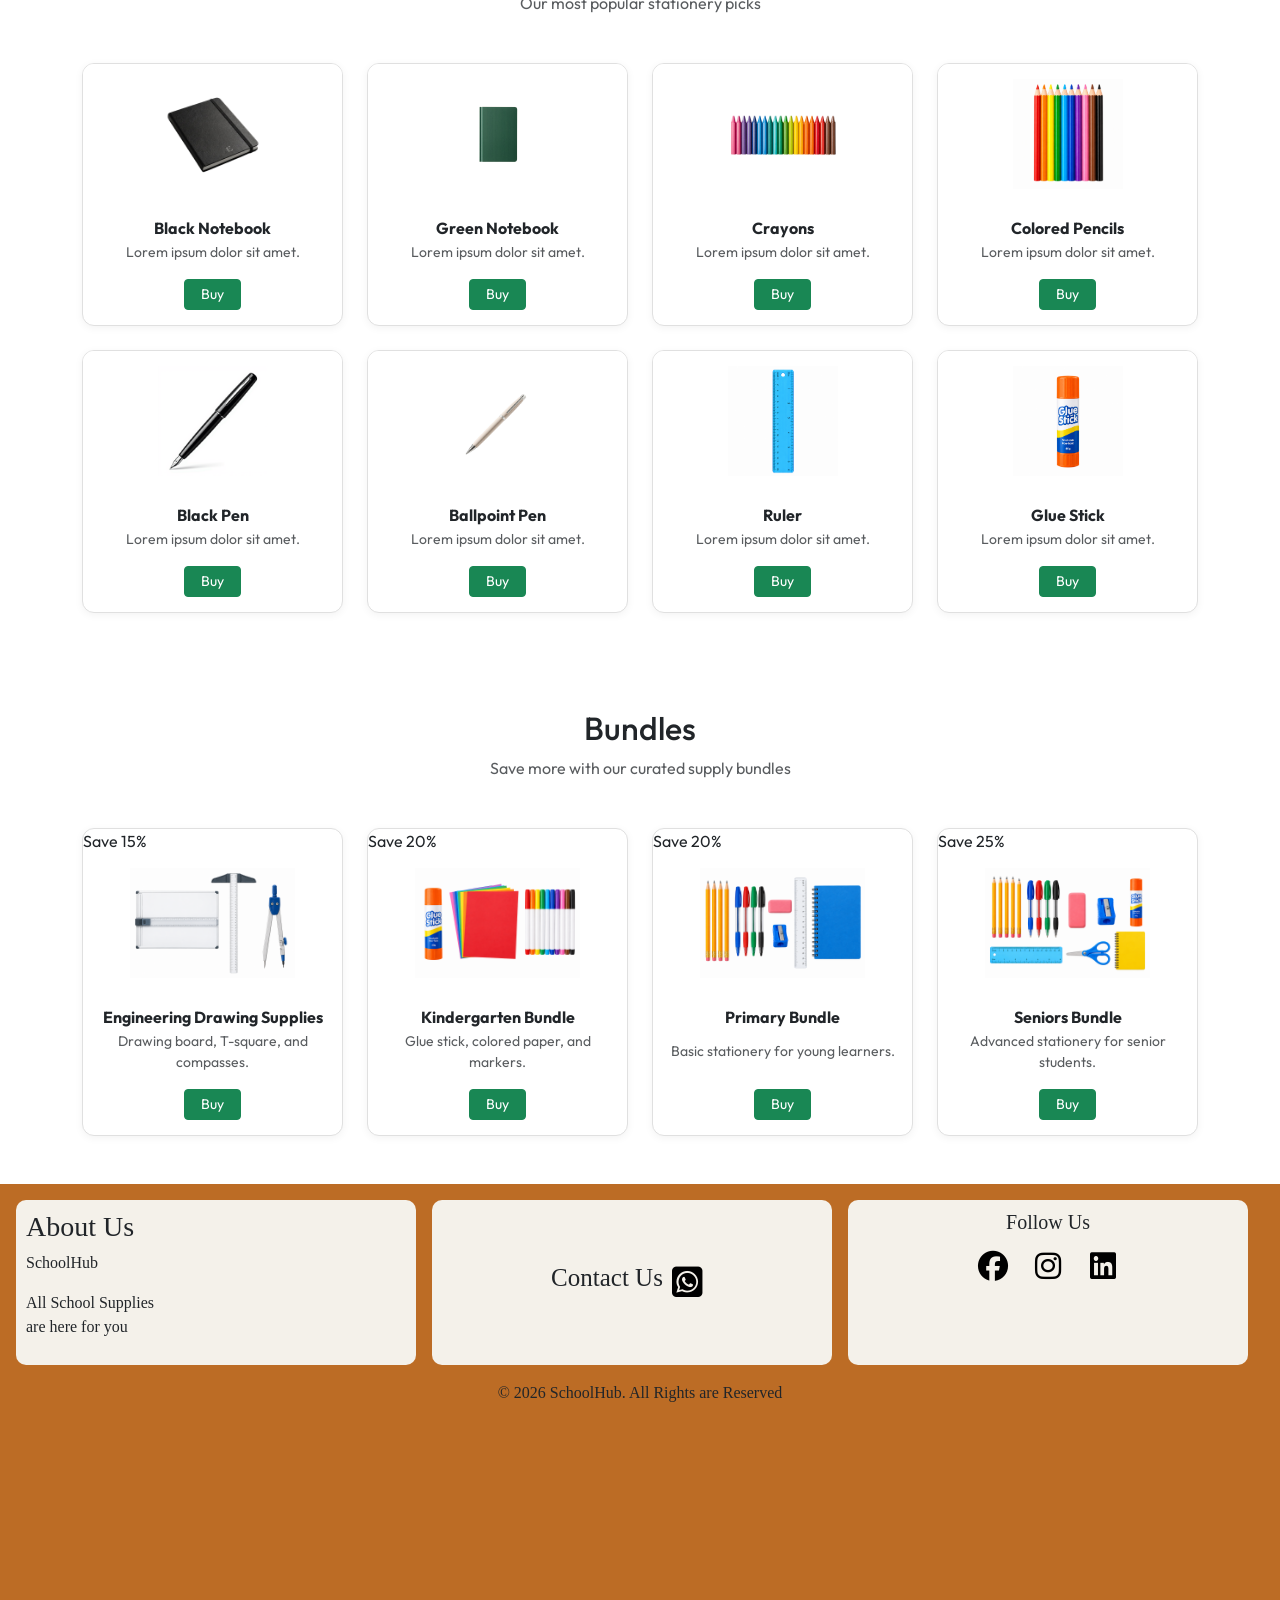
==== commit 5433dc0b: "Update index.html" ====
--- a/index.html
+++ b/index.html
@@ -311,8 +311,6 @@
 
 <!-- =====================================================
       BUNDLES SECTION
-      Curated multi-item bundle deals, same card style
-      as Best Sellers, with a savings badge
 ===================================================== -->
 <section class="bundles py-5" id="bundles-section">
   <div class="container">
@@ -396,8 +394,7 @@
       FOOTER SECTION
       Copyright notice at bottom of page
 ===================================================== -->
-  
-<!--End of FormSection-->
+
 <!-- footer HTML -->
     <footer class = "footer">
         <div class = "All">
--- a/style.css
+++ b/style.css
@@ -203,6 +203,12 @@
     .search-box button {
         padding: 15px;
     }
+    body.rtl-mode .search-box button {
+        order: 2 !important;
+    }
+    body.rtl-mode .search-box input {
+        order: 1 !important;
+    }
 }
 
 /* ===================== END HERO SECTION ===================== */
@@ -324,13 +330,10 @@
 
 /* =========================================================
    BUNDLES SECTION
-   Curated multi-item bundle deals, same card style
-   as Best Sellers, with a savings badge
-========================================================= */
 
 .bundles {
-    background-color: #f8f9fa; /* match Stores section gray */
-    padding: 3rem 0; /* reduced spacing to align with other sections */
+    background-color: #f8f9fa; 
+    padding: 3rem 0; 
 }
 
 .bundles h2 {
@@ -360,7 +363,7 @@
 
 .product-card:hover {
     transform: translateY(-3px);
-    box-shadow: 0 6px 16px rgba(0,0,0,0.1); /* unified hover with stores/products */
+    box-shadow: 0 6px 16px rgba(0,0,0,0.1);
 }
 
 .product-img-wrapper {
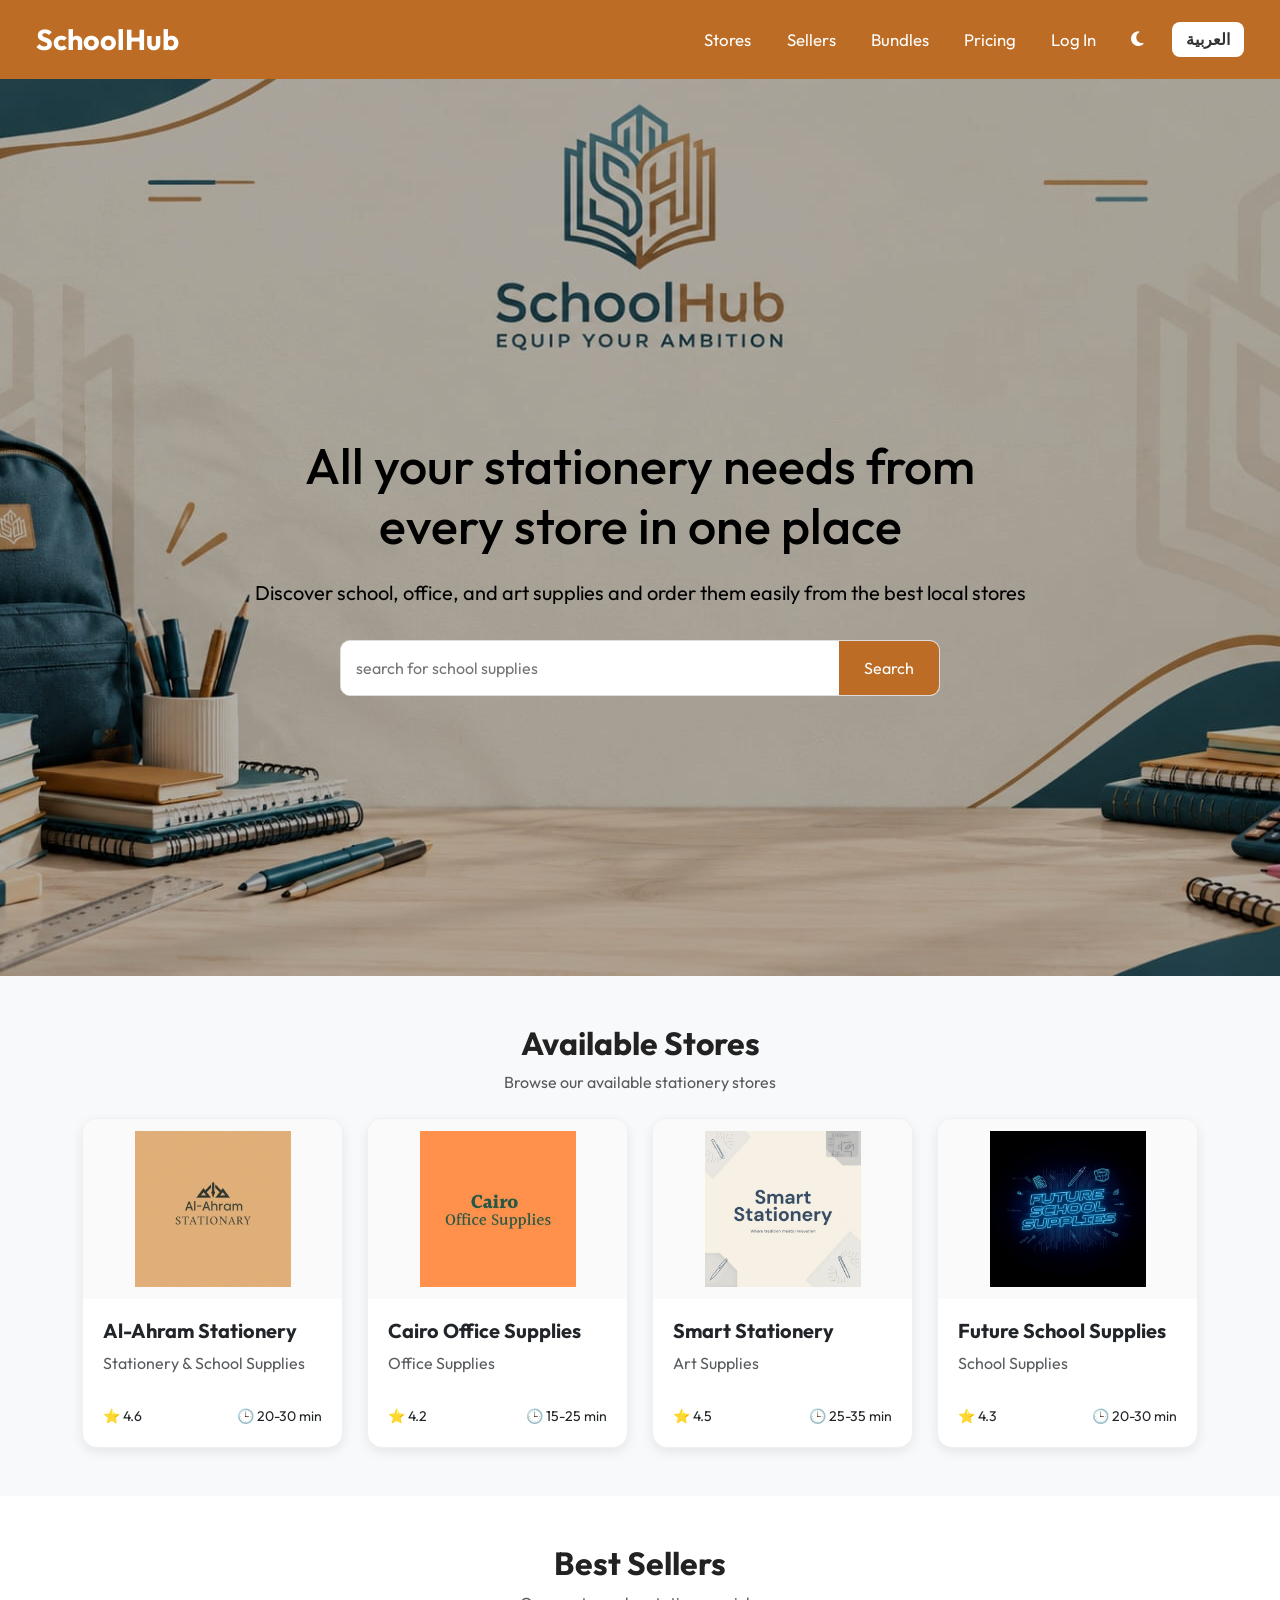
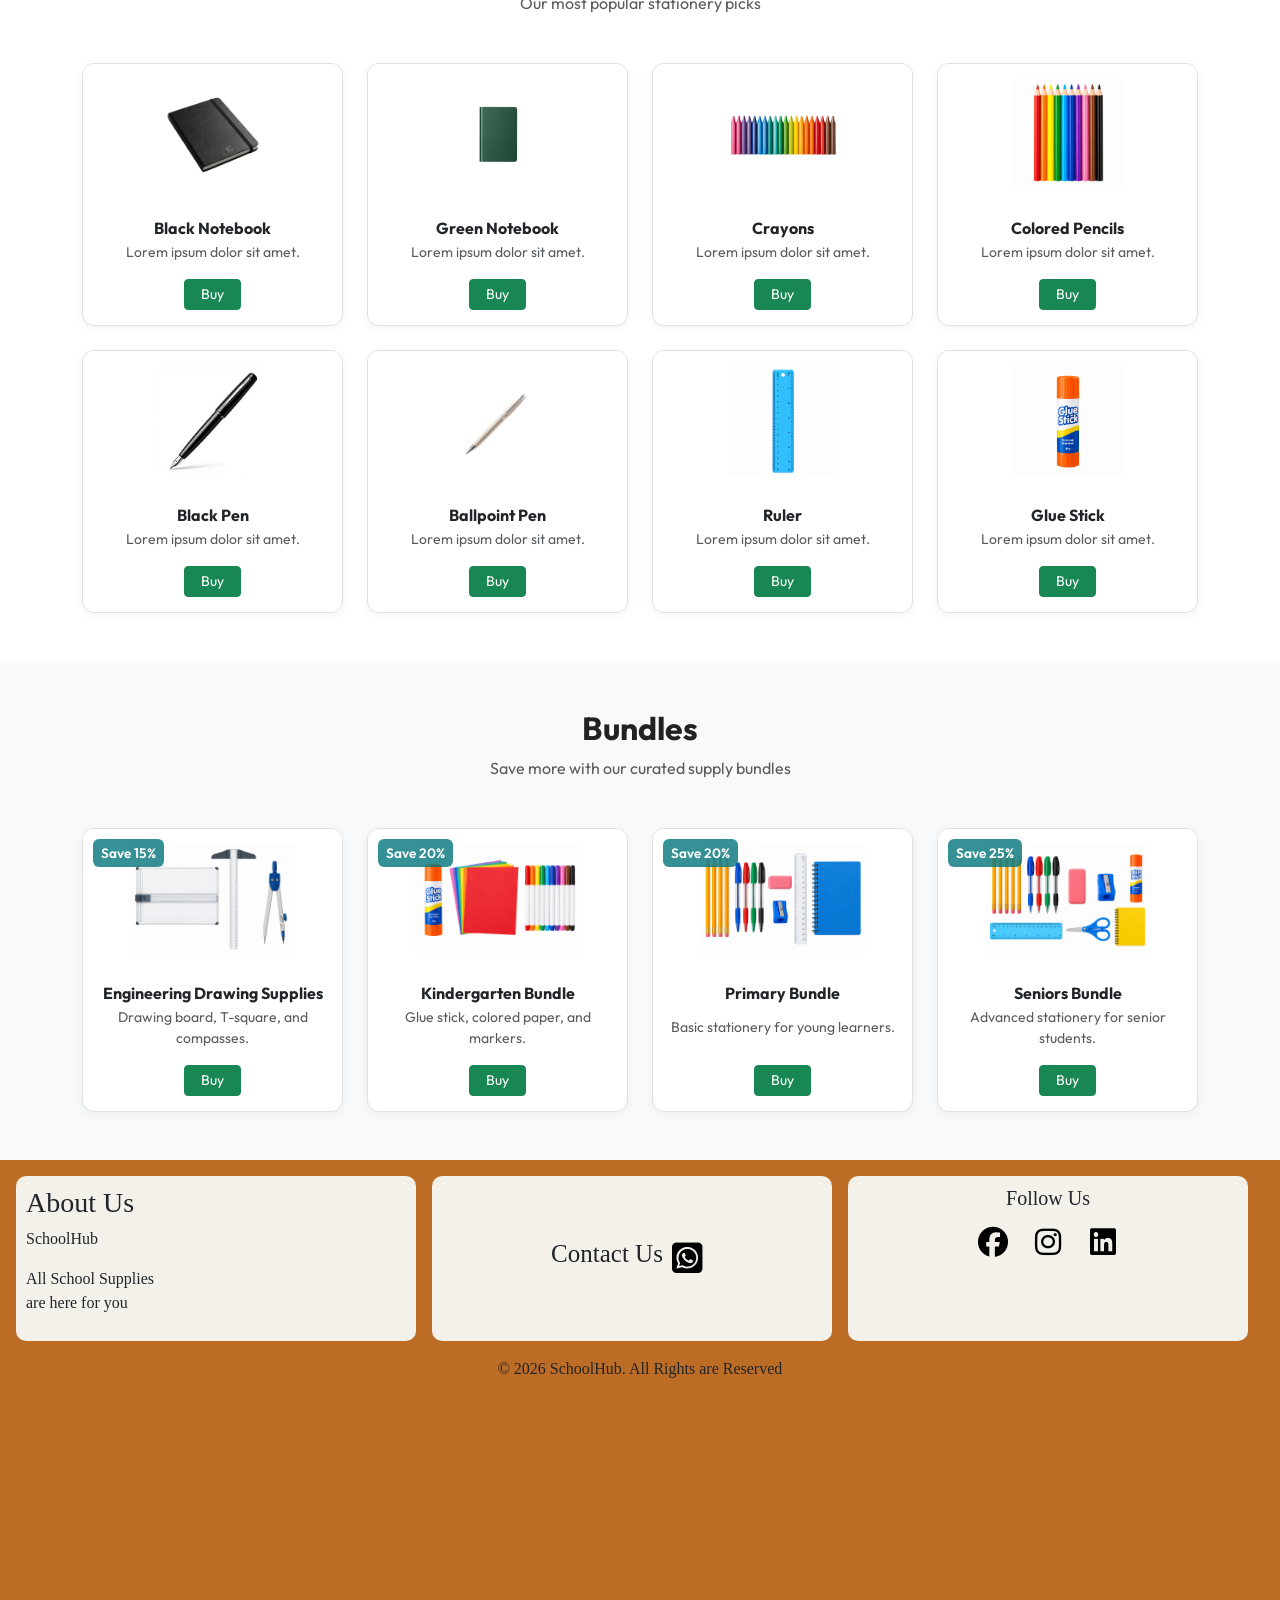
==== commit d93e2736: "new" ====
--- a/index.html
+++ b/index.html
@@ -29,8 +29,11 @@
         <a class="nav-link" href="#bundles-section" data-en="Bundles" data-ar="حزم">Bundles</a>
         <a class="nav-link" href="#pricing" data-en="Pricing" data-ar="الأسعار">Pricing</a>
         <a class="nav-link" target="_self" data-en="Log In" data-ar="تسجيل الدخول" href="form.html">Log In</a>
-        <button id="themeBtn" class="theme-btn">Dark</button>
+        <button id="themeBtn" class="nav-link" class="theme-btn"><i class="fa-solid fa-moon"></i></button>
        <button id="lang-toggle" class="theme-btn" data-en="العربية" data-ar="English">العربية</button>
+
+        <!-- <button id="themeBtn" class="theme-btn">Dark</button>
+       <button id="lang-toggle" class="theme-btn" data-en="العربية" data-ar="English">العربية</button> -->
       </div>
     
 
@@ -311,6 +314,8 @@
 
 <!-- =====================================================
       BUNDLES SECTION
+      Curated multi-item bundle deals, same card style
+      as Best Sellers, with a savings badge
 ===================================================== -->
 <section class="bundles py-5" id="bundles-section">
   <div class="container">
@@ -394,7 +399,8 @@
       FOOTER SECTION
       Copyright notice at bottom of page
 ===================================================== -->
-
+  
+<!--End of FormSection-->
 <!-- footer HTML -->
     <footer class = "footer">
         <div class = "All">
--- a/style.css
+++ b/style.css
@@ -330,7 +330,7 @@
 
 /* =========================================================
    BUNDLES SECTION
-
+========================================================= */
 .bundles {
     background-color: #f8f9fa; 
     padding: 3rem 0; 
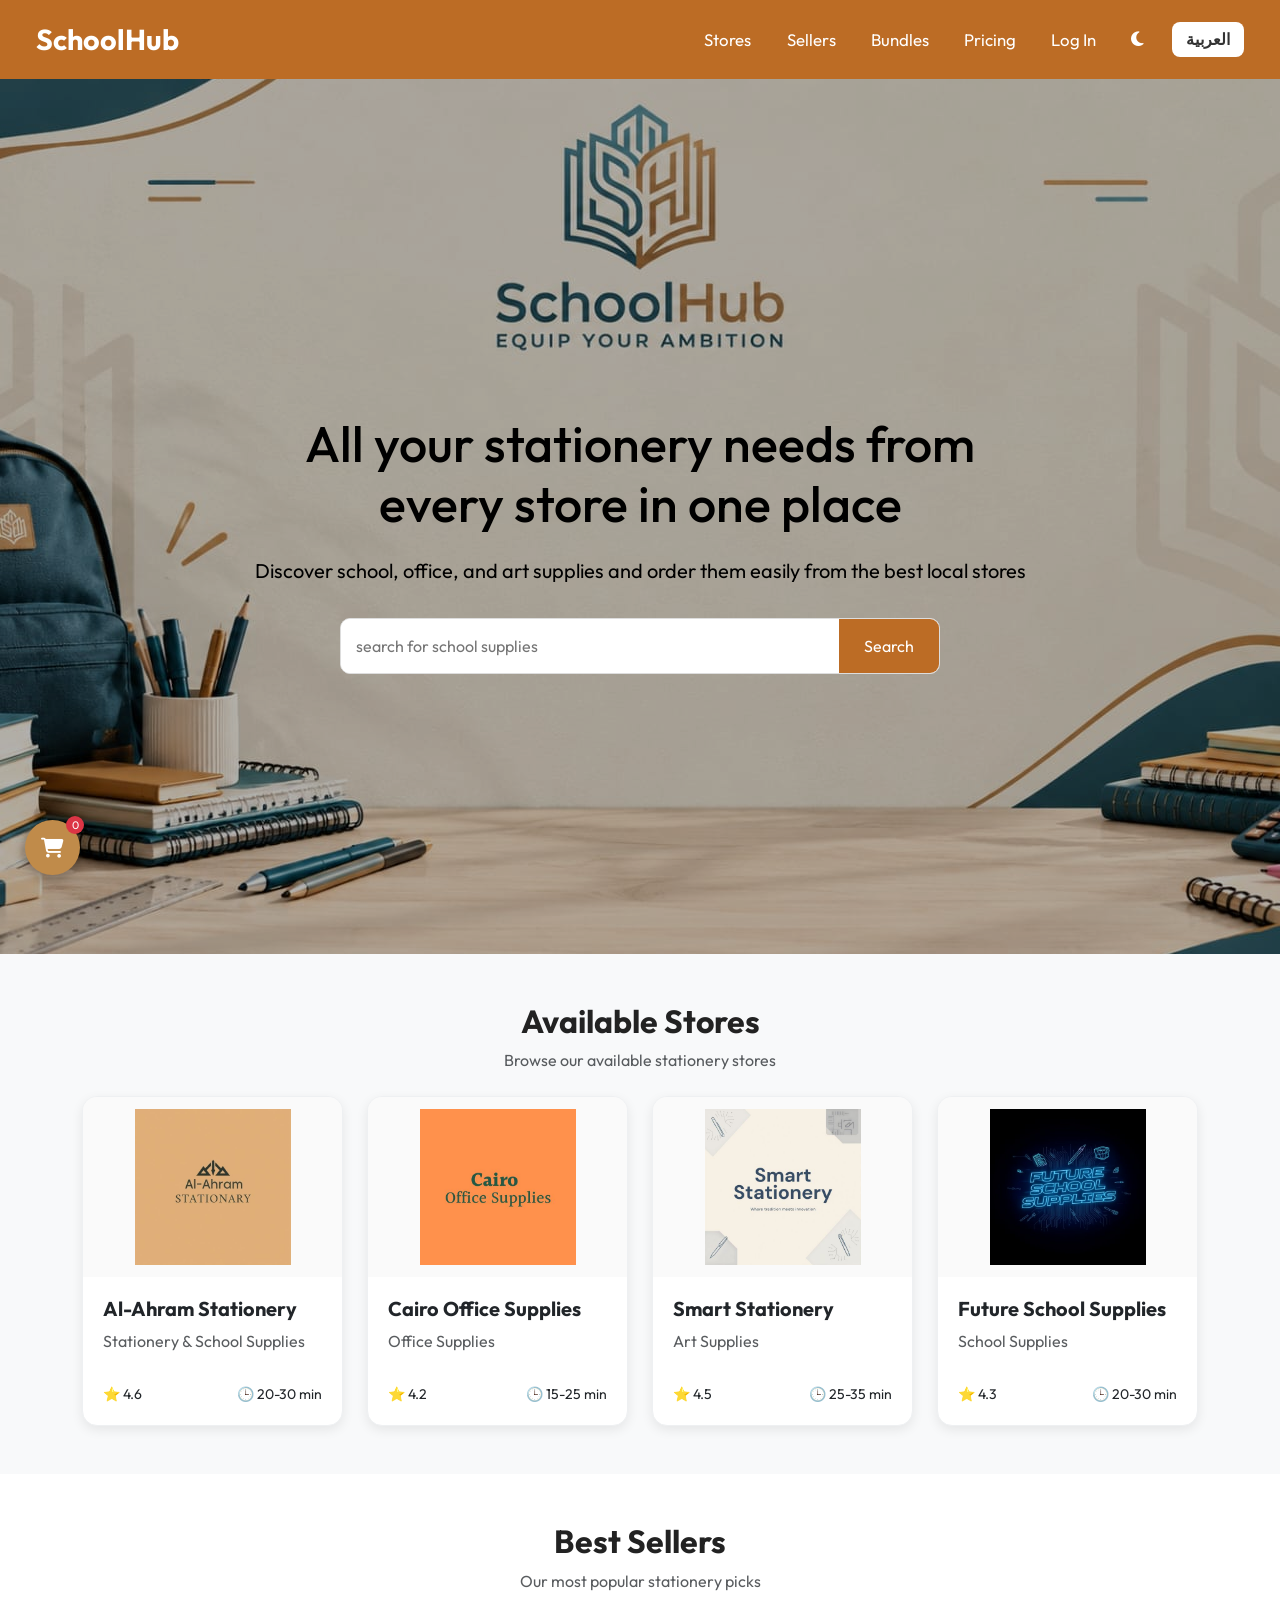
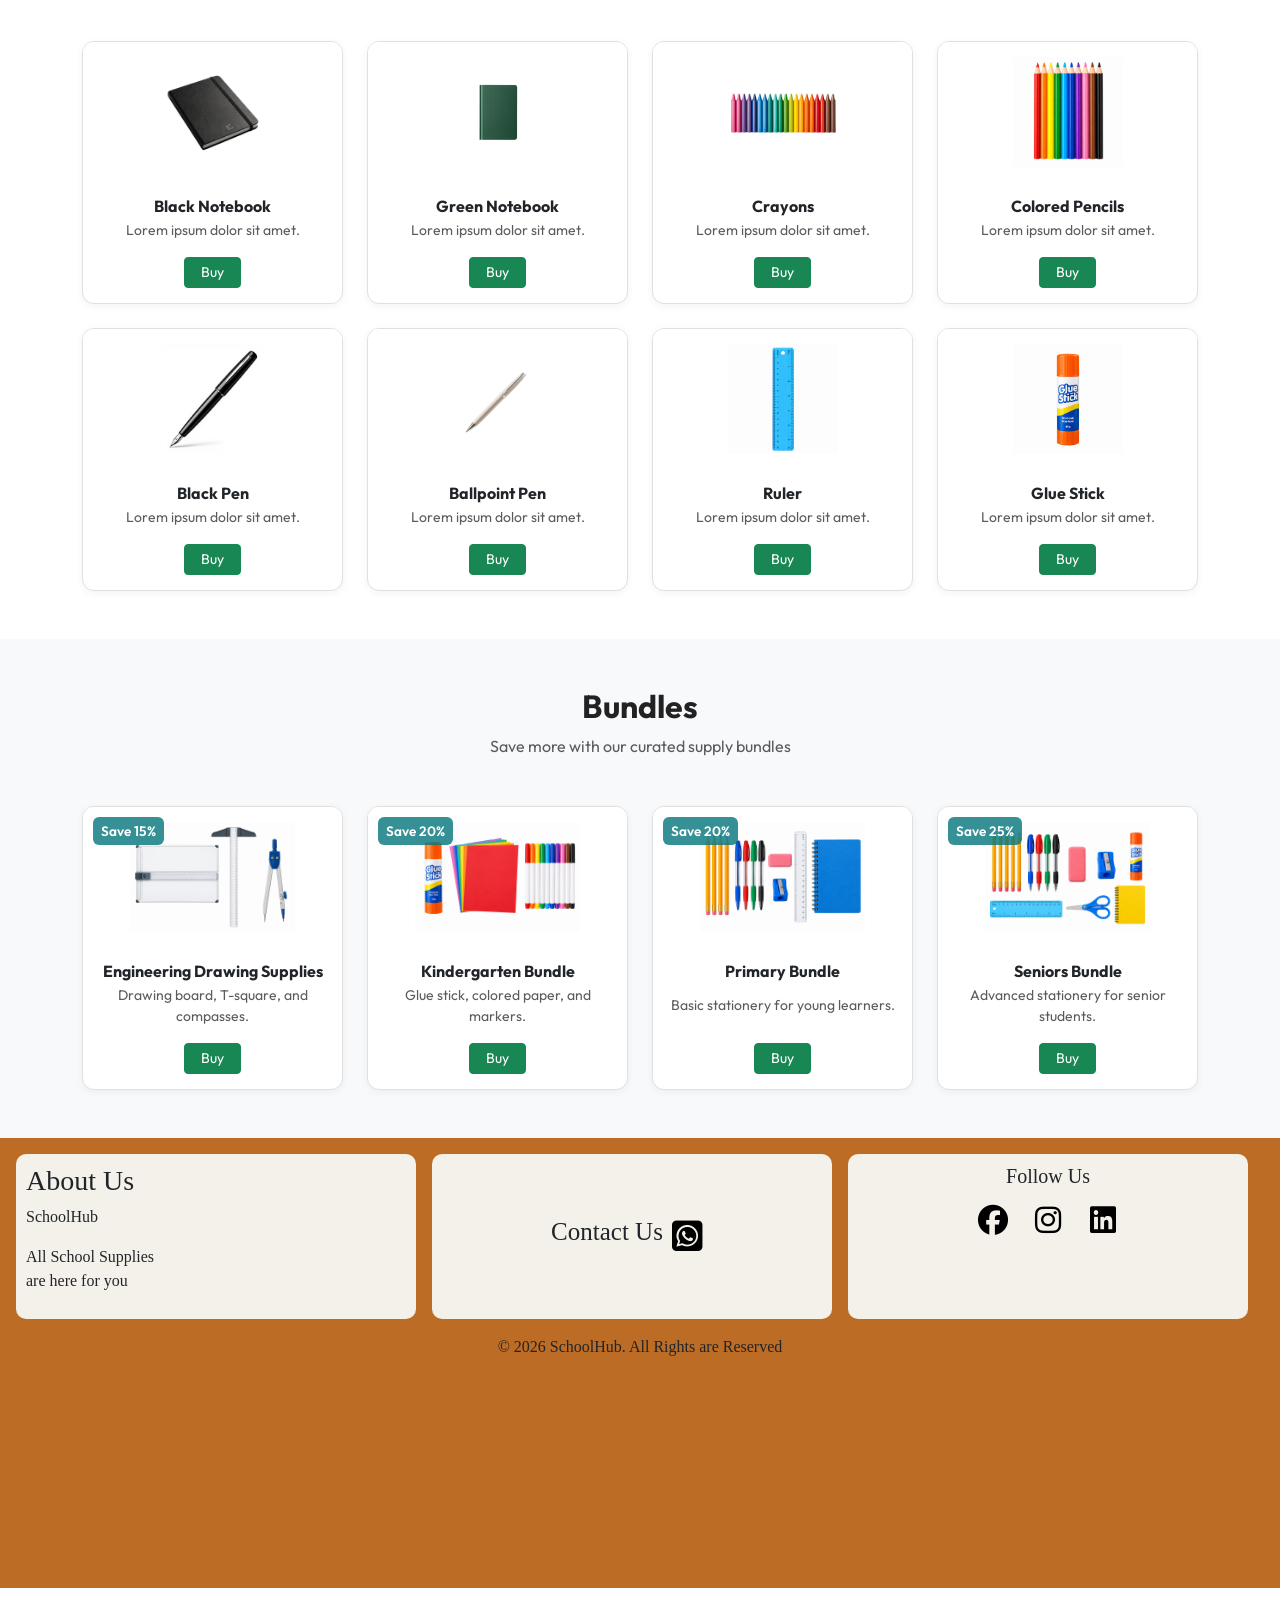
==== commit f93c9205: "market icon" ====
--- a/index.html
+++ b/index.html
@@ -6,9 +6,11 @@
   <link rel="stylesheet" href="https://cdnjs.cloudflare.com/ajax/libs/font-awesome/6.4.2/css/all.min.css" integrity="sha512-z3gLpd7yknf1YoNbCzqRKc4qyor8gaKU1qmn+CShxbuBusANI9QpRohGBreCFkKxLhei6S9CQXFEbbKuqLg0DA==" crossorigin="anonymous" referrerpolicy="no-referrer" />
   <link href="https://cdn.jsdelivr.net/npm/bootstrap@5.3.8/dist/css/bootstrap.min.css" rel="stylesheet" integrity="sha384-sRIl4kxILFvY47J16cr9ZwB07vP4J8+LH7qKQnuqkuIAvNWLzeN8tE5YBujZqJLB" crossorigin="anonymous">
   <link rel="stylesheet" href="style.css">
+  <link rel="stylesheet" href="css/Al-Ahrm.css">
+  <link rel="stylesheet" href="css/product.css">
   <title>SchoolHub </title>
 </head>
-<body data-bs-spy="scroll" data-bs-target=".navbar" data-bs-offset="80" tabindex="0">
+<body data-bs-spy="scroll" data-bs-target=".navbar" data-bs-offset="80" tabindex="0" id="main">
 
   <!-- =====================================================
       NAVBAR SECTION
@@ -17,6 +19,7 @@
 
   <!--start Navigation Bar -->
     <nav class="navbar navbar-expand-lg fixed-top">
+
   <div class="container-fluid">
     <a class="navbar-brand" href="#hero-section">SchoolHub</a>
     <button class="navbar-toggler" type="button" data-bs-toggle="collapse" data-bs-target="#navbarNavAltMarkup" aria-controls="navbarNavAltMarkup" aria-expanded="false" aria-label="Toggle navigation">
@@ -314,8 +317,6 @@
 
 <!-- =====================================================
       BUNDLES SECTION
-      Curated multi-item bundle deals, same card style
-      as Best Sellers, with a savings badge
 ===================================================== -->
 <section class="bundles py-5" id="bundles-section">
   <div class="container">
@@ -399,8 +400,7 @@
       FOOTER SECTION
       Copyright notice at bottom of page
 ===================================================== -->
-  
-<!--End of FormSection-->
+
 <!-- footer HTML -->
     <footer class = "footer">
         <div class = "All">
@@ -439,7 +439,11 @@
     
     </footer>
 <!-- ===================== END FOOTER SECTION ===================== -->
- 
+ <!-- Floating Cart Button -->
+<a href="html/cart.html" class="floating-cart">
+  <i class="fa-solid fa-cart-shopping"></i>
+  <span id="cartCount" class="cart-badge">0</span>
+</a>
 <button id="returnTop">↑ Return to Top</button>
 <script src="https://cdn.jsdelivr.net/npm/bootstrap@5.3.8/dist/js/bootstrap.bundle.min.js"></script>
 <script src="JS/theme.js"></script>
--- a/style.css
+++ b/style.css
@@ -764,4 +764,65 @@
 body.dark-mode .Follow {
     background-color: #333;
     color: white;
+}
+/* الزرار العائم */
+.floating-cart {
+  position: fixed;
+  bottom: 25px;
+  right: 25px;
+  width: 55px;
+  height: 55px;
+  background: #198754;
+  color: white;
+  border-radius: 50%;
+  display: flex;
+  align-items: center;
+  justify-content: center;
+  font-size: 20px;
+  box-shadow: 0 4px 12px rgba(0,0,0,0.25);
+  z-index: 1000;
+  text-decoration: none;
+  transition: transform 0.2s;
+}
+
+.floating-cart:hover {
+  transform: scale(1.1);
+  color: white;
+}
+
+.cart-badge {
+  position: absolute;
+  top: -4px;
+  right: -4px;
+  background: #dc3545;
+  color: white;
+  font-size: 11px;
+  min-width: 18px;
+  height: 18px;
+  border-radius: 50%;
+  display: flex;
+  align-items: center;
+  justify-content: center;
+  padding: 2px;
+}
+
+/* رسالة التأكيد */
+.buy-toast {
+  position: fixed;
+  bottom: 95px;
+  left: 50%;
+  transform: translateX(-50%) translateY(20px);
+  background: #198754;
+  color: white;
+  padding: 10px 20px;
+  border-radius: 8px;
+  opacity: 0;
+  transition: all 0.3s ease;
+  z-index: 1001;
+  white-space: nowrap;
+}
+
+.buy-toast.show {
+  opacity: 1;
+  transform: translateX(-50%) translateY(0);
 }
--- a/css/Al-Ahrm.css
+++ b/css/Al-Ahrm.css
@@ -0,0 +1,662 @@
+
+:root {
+    --primary-blue: #2C5F6F;   /* الأزرق البترولي من اللوجو */
+    --accent-gold: #C08B4A;    /* الدهبي/البرونزي */
+    --bg-light: #F5F1E8;       /* البيج الفاتح للخلفية */
+    --text-dark: #1E3A42;      /* أزرق غامق جداً للنصوص */
+    --primary-teal: #1F4B54;   /* الأزرق البترولي الغامق - شنطة، دفاتر */
+    --accent-copper: #B8763E;  /* النحاسي/البرونزي - أقلام، مقلمة */
+    --bg-cream: #EDE4D3;       /* الكريمي/البيج - خلفية الصورة */
+    --text-dark2: #16262B;      /* غامق جداً للنصوص */
+    --strap-tan: #A67C52;
+}
+html{
+    scroll-behavior: smooth;
+}
+body {
+   padding-top: 54px !important;
+   padding-bottom: 20px;
+   margin: 0;
+}
+/* start navigation styles icons */
+.logo {
+    font-size: 1.8rem;
+    font-weight: 700;
+    color: #fff;
+    text-decoration: none;
+    transition: color 0.3s ease ,transform 0.3s ease;
+}
+.top-nav {
+    position: fixed;
+    top: 0;
+    left: 0;
+    width: 100%;
+    z-index: 1000;
+/* font-size: 40px; */
+ /* background-color: rgba(248, 190, 29, 0.699); */
+ display: flex;
+ justify-content: space-between;
+ align-items: center;
+ padding: 10px 25px;
+ background-color: #E77B49;
+ box-shadow: 0 2px 8px rgba(0, 0, 0, 0.1);
+}
+.top-icons {
+    display: flex;           /* بدل grid */
+    gap: 15px;
+    align-items: center;
+    justify-content: flex-end;
+   padding-right: 25px;
+}
+.top-icons a {
+    display: flex;
+    justify-content: center;
+    align-items: center;
+    width: 42px;
+    height: 42px;
+    border-radius: 50%;
+    background-color: var(--primary-blue);
+    color: #fff;
+    text-decoration: none;
+    transition: transform 0.2s;
+}
+
+.top-icons a:hover {
+    transform: scale(1.2);
+    color: #08797dd0;
+}
+
+/* end navigation styles icons */
+/* start logo styles */
+
+.logo{
+     font-size: 1.8rem;
+    font-weight: 700;
+    color: #fff;
+    text-decoration: none;
+    transition: color 0.3s ease ,transform 0.3s ease;
+    
+}
+.logo:hover {
+    color:#08797dd0;
+    transform: scale(1.05);
+}
+
+/* start home section styles */
+#Home {
+    background-image: url('../images/Al-Ahram-images/backGround.png');
+    background-size: cover;
+    height: 100vh;
+    display: flex;
+    /* padding: 50px 20px; */
+    text-align: center;
+    background-position: right center;
+    background-repeat: no-repeat;
+    background-attachment: fixed;
+}
+#Home h2 {
+    font-size: 3rem;
+    color: var(--text-dark);
+    margin-bottom: 1rem;
+}
+
+.content {
+    /* background-color: rgba(255, 255, 255, 0.8); */
+    /* padding-top: 20px; */
+    border-radius: 10px;
+    /* max-width: 600px; */
+    margin-top: auto;
+align-items: center;
+justify-content: center;
+padding: 0.7rem;
+margin-bottom:  7rem;  ;
+margin-left: auto;
+margin-right: auto;
+    font-size: 1.2rem;
+}
+/* end home section styles */
+/* start section 1 styles */
+/* الكارت نفسه */
+.content-section1 {
+    position: relative; /* عشان نقدر نحط الأيقونة فوق الصورة بالظبط */
+    width: 250px;
+    border: 1px solid #eee;
+    border-radius: 12px;
+    overflow: hidden;
+    box-shadow: 0 2px 8px rgba(0,0,0,0.08);
+    transition: transform 0.25s ease, box-shadow 0.25s ease;
+    text-align: center;
+    padding-bottom: 15px;
+    padding-top: 20px;
+    font-family: sans-serif;
+    height: 65vh;
+    justify-content: center;
+    margin:  auto 0;
+    padding-left: 10px;
+    padding-right: 10px;
+}
+
+/* تأثير هوفر على الكارت كله */
+.content-section1:hover {
+    transform: translateY(-6px);
+    box-shadow: 0 8px 20px rgba(0,0,0,0.15);
+}
+
+/* الصورة */
+.content-section1 img {
+    width: 100%;
+    height: 200px;
+    object-fit: cover;
+    display: block;
+}
+
+/* الأيقونة فوق الصورة */
+.content-section1 a {
+    position: absolute;
+    top: 12px;
+    right: 12px;
+    background: white;
+    width: 36px;
+    height: 36px;
+    border-radius: 50%;
+    display: flex;
+    align-items: center;
+    justify-content: center;
+    box-shadow: 0 2px 6px rgba(0,0,0,0.2);
+    color: #999; /* اللون الافتراضي */
+    text-decoration: none;
+    transition: color 0.2s ease, transform 0.2s ease;
+}
+
+.content-section1 a:hover {
+    transform: scale(1.1);
+}
+
+/* لما نضيف كلاس active عن طريق الـ JS */
+.content-section1 a.active {
+    color: #e63946; /* أحمر مثلاً */
+}
+
+/* اسم المنتج */
+.content-section1 h2 {
+    font-size: 18px;
+    margin: 12px 0 4px;
+}
+
+/* السعر */
+.content-section1 p {
+    color: #555;
+    font-weight: bold;
+    margin: 0 0 6px;
+}
+
+/* التقييم */
+.content-section1 .rating {
+    font-size: 14px;
+    color: #888;
+    margin-bottom: 10px;
+}
+
+/* الزرار */
+.content-section1 .buy-now {
+    background-color: #2a2a72;
+    color: white;
+    border: none;
+    padding: 10px 24px;
+    border-radius: 8px;
+    font-size: 15px;
+    cursor: pointer;
+    transition: background-color 0.2s ease, transform 0.15s ease;
+}
+
+.content-section1 .buy-now:hover {
+    background-color: #1c1c50;
+}
+
+.content-section1 .buy-now:active {
+    transform: scale(0.96);
+}
+/* end section 1 styles */
+/* start section 2 styles */
+/* الكارت نفسه */
+.content-section2 {
+    position: relative; /* عشان نقدر نحط الأيقونة فوق الصورة بالظبط */
+    width: 250px;
+    border: 1px solid #eee;
+    border-radius: 12px;
+    overflow: hidden;
+    box-shadow: 0 2px 8px rgba(0,0,0,0.08);
+    transition: transform 0.25s ease, box-shadow 0.25s ease;
+    text-align: center;
+    padding-bottom: 15px;
+    padding-top: 20px;
+    font-family: sans-serif;
+    height: 65vh;
+    justify-content: center;
+    margin:  auto 0;
+    padding-left: 10px;
+    padding-right: 10px;
+}
+
+/* تأثير هوفر على الكارت كله */
+.content-section2:hover {
+    transform: translateY(-6px);
+    box-shadow: 0 8px 20px rgba(0,0,0,0.15);
+}
+
+/* الصورة */
+.content-section2 img {
+    width: 100%;
+    height: 200px;
+    object-fit: cover;
+    display: block;
+}
+
+/* الأيقونة فوق الصورة */
+.content-section2 a {
+    position: absolute;
+    top: 12px;
+    right: 12px;
+    background: white;
+    width: 36px;
+    height: 36px;
+    border-radius: 50%;
+    display: flex;
+    align-items: center;
+    justify-content: center;
+    box-shadow: 0 2px 6px rgba(0,0,0,0.2);
+    color: #999; /* اللون الافتراضي */
+    text-decoration: none;
+    transition: color 0.2s ease, transform 0.2s ease;
+}
+
+.content-section2 a:hover {
+    transform: scale(1.1);
+}
+
+/* لما نضيف كلاس active عن طريق الـ JS */
+.content-section2 a.active {
+    color: #e63946; /* أحمر مثلاً */
+}
+
+/* اسم المنتج */
+.content-section2 h2 {
+    font-size: 18px;
+    margin: 12px 0 4px;
+}
+
+/* السعر */
+.content-section2 p {
+    color: #555;
+    font-weight: bold;
+    margin: 0 0 6px;
+}
+
+/* التقييم */
+.content-section2 .rating {
+    font-size: 14px;
+    color: #888;
+    margin-bottom: 10px;
+}
+
+/* الزرار */
+.content-section2 .buy-now {
+    background-color: #2a2a72;
+    color: white;
+    border: none;
+    padding: 10px 24px;
+    border-radius: 8px;
+    font-size: 15px;
+    cursor: pointer;
+    transition: background-color 0.2s ease, transform 0.15s ease;
+}
+
+.content-section2 .buy-now:hover {
+    background-color: #1c1c50;
+}
+
+.content-section2 .buy-now:active {
+    transform: scale(0.96);
+}
+/* end section 2 styles */
+/* start section 3 styles */
+/* الكارت نفسه */
+.content-section3 {
+    position: relative; /* عشان نقدر نحط الأيقونة فوق الصورة بالظبط */
+    width: 250px;
+    border: 1px solid #eee;
+    border-radius: 12px;
+    overflow: hidden;
+    box-shadow: 0 2px 8px rgba(0,0,0,0.08);
+    transition: transform 0.25s ease, box-shadow 0.25s ease;
+    text-align: center;
+    padding-bottom: 15px;
+    padding-top: 20px;
+    font-family: sans-serif;
+    height: 65vh;
+    justify-content: center;
+    margin:  auto 0;
+    padding-left: 10px;
+    padding-right: 10px;
+}
+
+/* تأثير هوفر على الكارت كله */
+.content-section3:hover {
+    transform: translateY(-6px);
+    box-shadow: 0 8px 20px rgba(0,0,0,0.15);
+}
+
+/* الصورة */
+.content-section3 img {
+    width: 100%;
+    height: 200px;
+    object-fit: cover;
+    display: block;
+}
+
+/* الأيقونة فوق الصورة */
+.content-section3 a {
+    position: absolute;
+    top: 12px;
+    right: 12px;
+    background: white;
+    width: 36px;
+    height: 36px;
+    border-radius: 50%;
+    display: flex;
+    align-items: center;
+    justify-content: center;
+    box-shadow: 0 2px 6px rgba(0,0,0,0.2);
+    color: #999; /* اللون الافتراضي */
+    text-decoration: none;
+    transition: color 0.2s ease, transform 0.2s ease;
+}
+
+.content-section3 a:hover {
+    transform: scale(1.1);
+}
+
+/* لما نضيف كلاس active عن طريق الـ JS */
+.content-section3 a.active {
+    color: #e63946; /* أحمر مثلاً */
+}
+
+/* اسم المنتج */
+.content-section3 h2 {
+    font-size: 18px;
+    margin: 12px 0 4px;
+}
+
+/* السعر */
+.content-section3 p {
+    color: #555;
+    font-weight: bold;
+    margin: 0 0 6px;
+}
+
+/* التقييم */
+.content-section3 .rating {
+    font-size: 14px;
+    color: #888;
+    margin-bottom: 10px;
+}
+
+/* الزرار */
+.content-section3 .buy-now {
+    background-color: #2a2a72;
+    color: white;
+    border: none;
+    padding: 10px 24px;
+    border-radius: 8px;
+    font-size: 15px;
+    cursor: pointer;
+    transition: background-color 0.2s ease, transform 0.15s ease;
+}
+
+.content-section3 .buy-now:hover {
+    background-color: #1c1c50;
+}
+
+.content-section3 .buy-now:active {
+    transform: scale(0.96);
+}
+/* end section 3 styles */
+/* start section 4 styles */
+/* الكارت نفسه */
+.content-section4 {
+    position: relative; /* عشان نقدر نحط الأيقونة فوق الصورة بالظبط */
+    width: 250px;
+    border: 1px solid #eee;
+    border-radius: 12px;
+    overflow: hidden;
+    box-shadow: 0 2px 8px rgba(0,0,0,0.08);
+    transition: transform 0.25s ease, box-shadow 0.25s ease;
+    text-align: center;
+    padding-bottom: 15px;
+    padding-top: 20px;
+    font-family: sans-serif;
+    height: 65vh;
+    justify-content: center;
+    margin:  auto 0;
+    padding-left: 10px;
+    padding-right: 10px;
+}
+
+/* تأثير هوفر على الكارت كله */
+.content-section4:hover {
+    transform: translateY(-6px);
+    box-shadow: 0 8px 20px rgba(0,0,0,0.15);
+}
+
+/* الصورة */
+.content-section4 img {
+    width: 100%;
+    height: 200px;
+    object-fit: cover;
+    display: block;
+}
+
+/* الأيقونة فوق الصورة */
+.content-section4 a {
+    position: absolute;
+    top: 12px;
+    right: 12px;
+    background: white;
+    width: 36px;
+    height: 36px;
+    border-radius: 50%;
+    display: flex;
+    align-items: center;
+    justify-content: center;
+    box-shadow: 0 2px 6px rgba(0,0,0,0.2);
+    color: #999; /* اللون الافتراضي */
+    text-decoration: none;
+    transition: color 0.2s ease, transform 0.2s ease;
+}
+
+.content-section4 a:hover {
+    transform: scale(1.1);
+}
+
+/* لما نضيف كلاس active عن طريق الـ JS */
+.content-section4 a.active {
+    color: #e63946; /* أحمر مثلاً */
+}
+
+/* اسم المنتج */
+.content-section4 h2 {
+    font-size: 18px;
+    margin: 12px 0 4px;
+}
+
+/* السعر */
+.content-section4 p {
+    color: #555;
+    font-weight: bold;
+    margin: 0 0 6px;
+}
+
+/* التقييم */
+.content-section4 .rating {
+    font-size: 14px;
+    color: #888;
+    margin-bottom: 10px;
+}
+
+/* الزرار */
+.content-section4 .buy-now {
+    background-color: #2a2a72;
+    color: white;
+    border: none;
+    padding: 10px 24px;
+    border-radius: 8px;
+    font-size: 15px;
+    cursor: pointer;
+    transition: background-color 0.2s ease, transform 0.15s ease;
+}
+
+.content-section4 .buy-now:hover {
+    background-color: #1c1c50;
+}
+
+.content-section4 .buy-now:active {
+    transform: scale(0.96);
+}
+@media (max-width: 768px) {
+    .top-nav {
+        flex-wrap: wrap;
+        row-gap: 10px;
+    }
+    .top-icons {
+        justify-content: center;
+        padding-right: 0;
+        flex-wrap: wrap;
+    }
+}
+/* end section 4 styles */
+.cart-icon {
+  position: relative;
+}
+
+.cart-badge {
+  position: absolute;
+  top: -6px;
+  right: -8px;
+  background: #dc3545;
+  color: white;
+  font-size: 11px;
+  min-width: 16px;
+  height: 16px;
+  border-radius: 50%;
+  display: flex;
+  align-items: center;
+  justify-content: center;
+  padding: 2px;
+}
+
+.buy-toast {
+  position: fixed;
+  bottom: 30px;
+  left: 50%;
+  transform: translateX(-50%) translateY(20px);
+  background: var(--accent-gold);
+  color: white;
+  padding: 10px 20px;
+  border-radius: 8px;
+  opacity: 0;
+  transition: all 0.3s ease;
+  z-index: 9999;
+}
+
+.buy-toast.show {
+  opacity: 1;
+  transform: translateX(-50%) translateY(0);
+}
+/* الزرار العائم */
+.floating-cart {
+  position: fixed;
+  bottom: 25px;
+  right: 25px;
+  width: 55px;
+  height: 55px;
+  background: var(--accent-gold);
+  color: white;
+  border-radius: 50%;
+  display: flex;
+  align-items: center;
+  justify-content: center;
+  font-size: 20px;
+  box-shadow: 0 4px 12px rgba(0,0,0,0.25);
+  z-index: 1000;
+  text-decoration: none;
+  transition: transform 0.2s;
+}
+
+.floating-cart:hover {
+  transform: scale(1.1);
+  color: white;
+}
+
+.cart-badge {
+  position: absolute;
+  top: -4px;
+  right: -4px;
+  background: #dc3545;
+  color: white;
+  font-size: 11px;
+  min-width: 18px;
+  height: 18px;
+  border-radius: 50%;
+  display: flex;
+  align-items: center;
+  justify-content: center;
+  padding: 2px;
+}
+
+/* رسالة التأكيد */
+.buy-toast {
+  position: fixed;
+  bottom: 95px;
+  left: 50%;
+  transform: translateX(-50%) translateY(20px);
+  background: var(--accent-gold);
+  color: white;
+  padding: 10px 20px;
+  border-radius: 8px;
+  opacity: 0;
+  transition: all 0.3s ease;
+  z-index: 1001;
+  white-space: nowrap;
+}
+
+.buy-toast.show {
+  opacity: 1;
+  transform: translateX(-50%) translateY(0);
+}
+.cart-item-img {
+  width: 80px;
+  height: 80px;
+  object-fit: cover;
+  border-radius: 8px;
+}
+
+.qty-btn {
+  width: 28px;
+  height: 28px;
+  padding: 0;
+  line-height: 1;
+}
+.buy-btn {
+  background-color: var(--accent-gold);   /* أي لون تحبيه */
+  color: white;
+  border: none;
+  border-radius: 8px;
+  font-weight: 600;
+  transition: background-color 0.2s;
+  
+  
+}
+
+.buy-btn:hover {
+  background-color: var(--primary-blue);
+}
--- a/css/product.css
+++ b/css/product.css
@@ -0,0 +1,156 @@
+
+:root {
+    --primary-blue: #2C5F6F;   /* الأزرق البترولي من اللوجو */
+    --accent-gold: #C08B4A;    /* الدهبي/البرونزي */
+    --bg-light: #F5F1E8;       /* البيج الفاتح للخلفية */
+    --text-dark: #1E3A42;      /* أزرق غامق جداً للنصوص */
+    --primary-teal: #1F4B54;   /* الأزرق البترولي الغامق - شنطة، دفاتر */
+    --accent-copper: #B8763E;  /* النحاسي/البرونزي - أقلام، مقلمة */
+    --bg-cream: #EDE4D3;       /* الكريمي/البيج - خلفية الصورة */
+    --text-dark2: #16262B;      /* غامق جداً للنصوص */
+    --strap-tan: #A67C52;
+}
+/* start product */
+
+.for-space {
+    padding: 0px 10px !important;
+    position: relative;
+}
+
+.product {
+    box-shadow: 4px 4px 10px 0px var(--text-dark2);
+    border-radius: 20px;
+    transition: all .3s ease-in-out;
+    overflow: hidden;
+    height: 85%;
+    cursor: pointer;
+}
+
+.star-num {
+    font-size: 3rem;
+    position: absolute;
+    top: 2%;
+    right: 3%;
+}
+
+.star-num .num {
+    font-size: .9rem;
+    position: absolute;
+    left: 50%;
+    top: 50%;
+    transform: translate(-50%, -50%);
+}
+
+.product:hover {
+    box-shadow: 4px 4px 10px 0px rgba(0, 0, 0, 0.6);
+}
+
+.product .img-prod {
+    /* background-color: #121212; */
+    height: 75%;
+}
+
+.product .img-prod img {
+    transition: all .3s ease-in-out;
+    width: 100%;
+    height: 100%;
+}
+
+.product:hover .img-prod img {
+    transform: scale(.9);
+}
+
+.product-link{
+    text-decoration: none;
+    color: inherit;
+}
+
+/* end product */
+
+/* start product details */
+.product-details{
+    box-shadow: 2px 2px 10px 0px var(--accent-gold);
+    border-radius: 20px;
+    transition: all .3s ease-in-out;
+    overflow: hidden;
+}
+
+.product-details:hover {
+    box-shadow: 2px 2px 10px 0px rgba(0, 0, 0, 0.6);
+}
+
+.prod-details-img{
+    width: 30%;
+}
+
+@media (max-width:600px) {
+        .prod-details-img{
+            width: 70%;
+        }
+
+        .product-details{
+            text-align: center;
+        }
+}
+/* end product details */
+/* الزرار العائم */
+.floating-cart {
+  position: fixed;
+  bottom: 25px;
+  left: 25px;
+  width: 55px;
+  height: 55px;
+  background: var(--accent-gold);
+  color: white;
+  border-radius: 50%;
+  display: flex;
+  align-items: center;
+  justify-content: center;
+  font-size: 20px;
+  box-shadow: 0 4px 12px rgba(0,0,0,0.25);
+  z-index: 1000;
+  text-decoration: none;
+  transition: transform 0.2s;
+}
+
+.floating-cart:hover {
+  transform: scale(1.1);
+  color: white;
+}
+
+.cart-badge {
+  position: absolute;
+  top: -4px;
+  right: -4px;
+  background: #dc3545;
+  color: white;
+  font-size: 11px;
+  min-width: 18px;
+  height: 18px;
+  border-radius: 50%;
+  display: flex;
+  align-items: center;
+  justify-content: center;
+  padding: 2px;
+}
+
+/* رسالة التأكيد */
+.buy-toast {
+  position: fixed;
+  bottom: 95px;
+  left: 50%;
+  transform: translateX(-50%) translateY(20px);
+  background: var(--accent-gold);
+  color: white;
+  padding: 10px 20px;
+  border-radius: 8px;
+  opacity: 0;
+  transition: all 0.3s ease;
+  z-index: 1001;
+  white-space: nowrap;
+}
+
+.buy-toast.show {
+  opacity: 1;
+  transform: translateX(-50%) translateY(0);
+}
